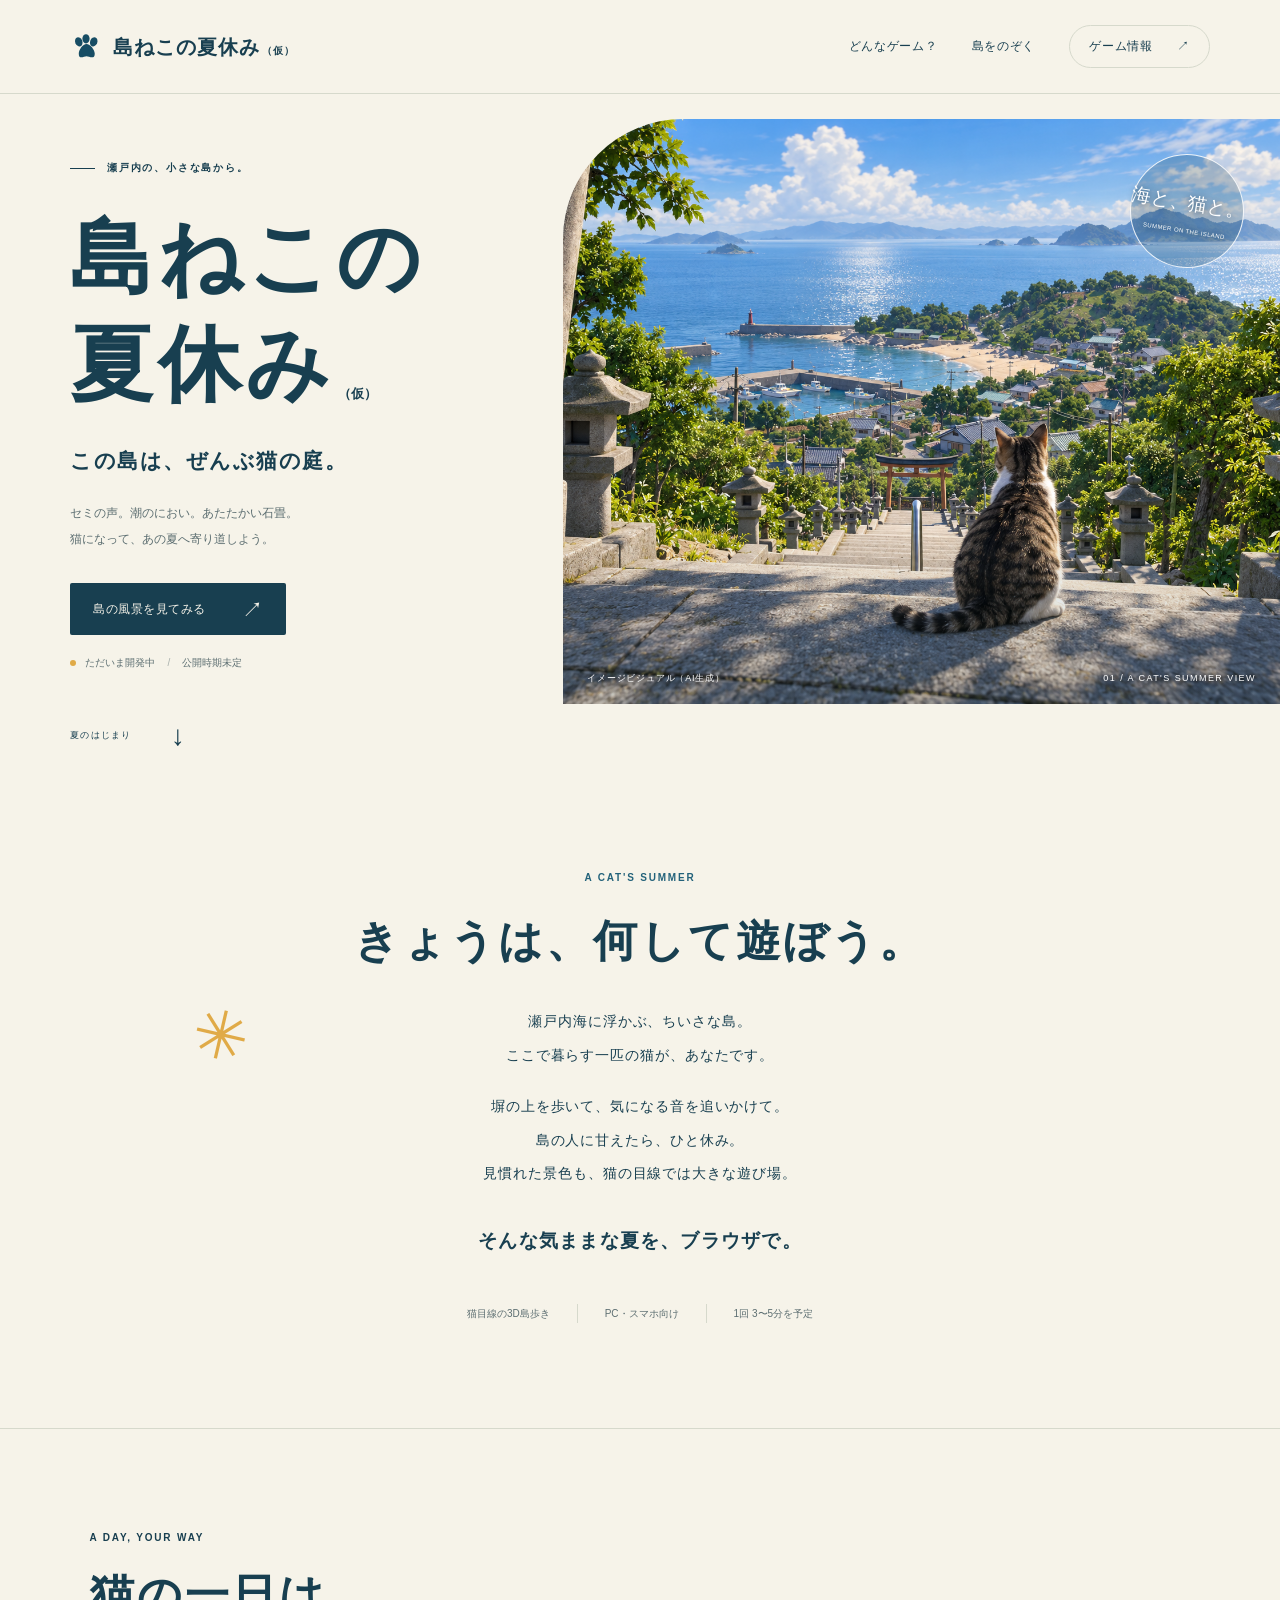
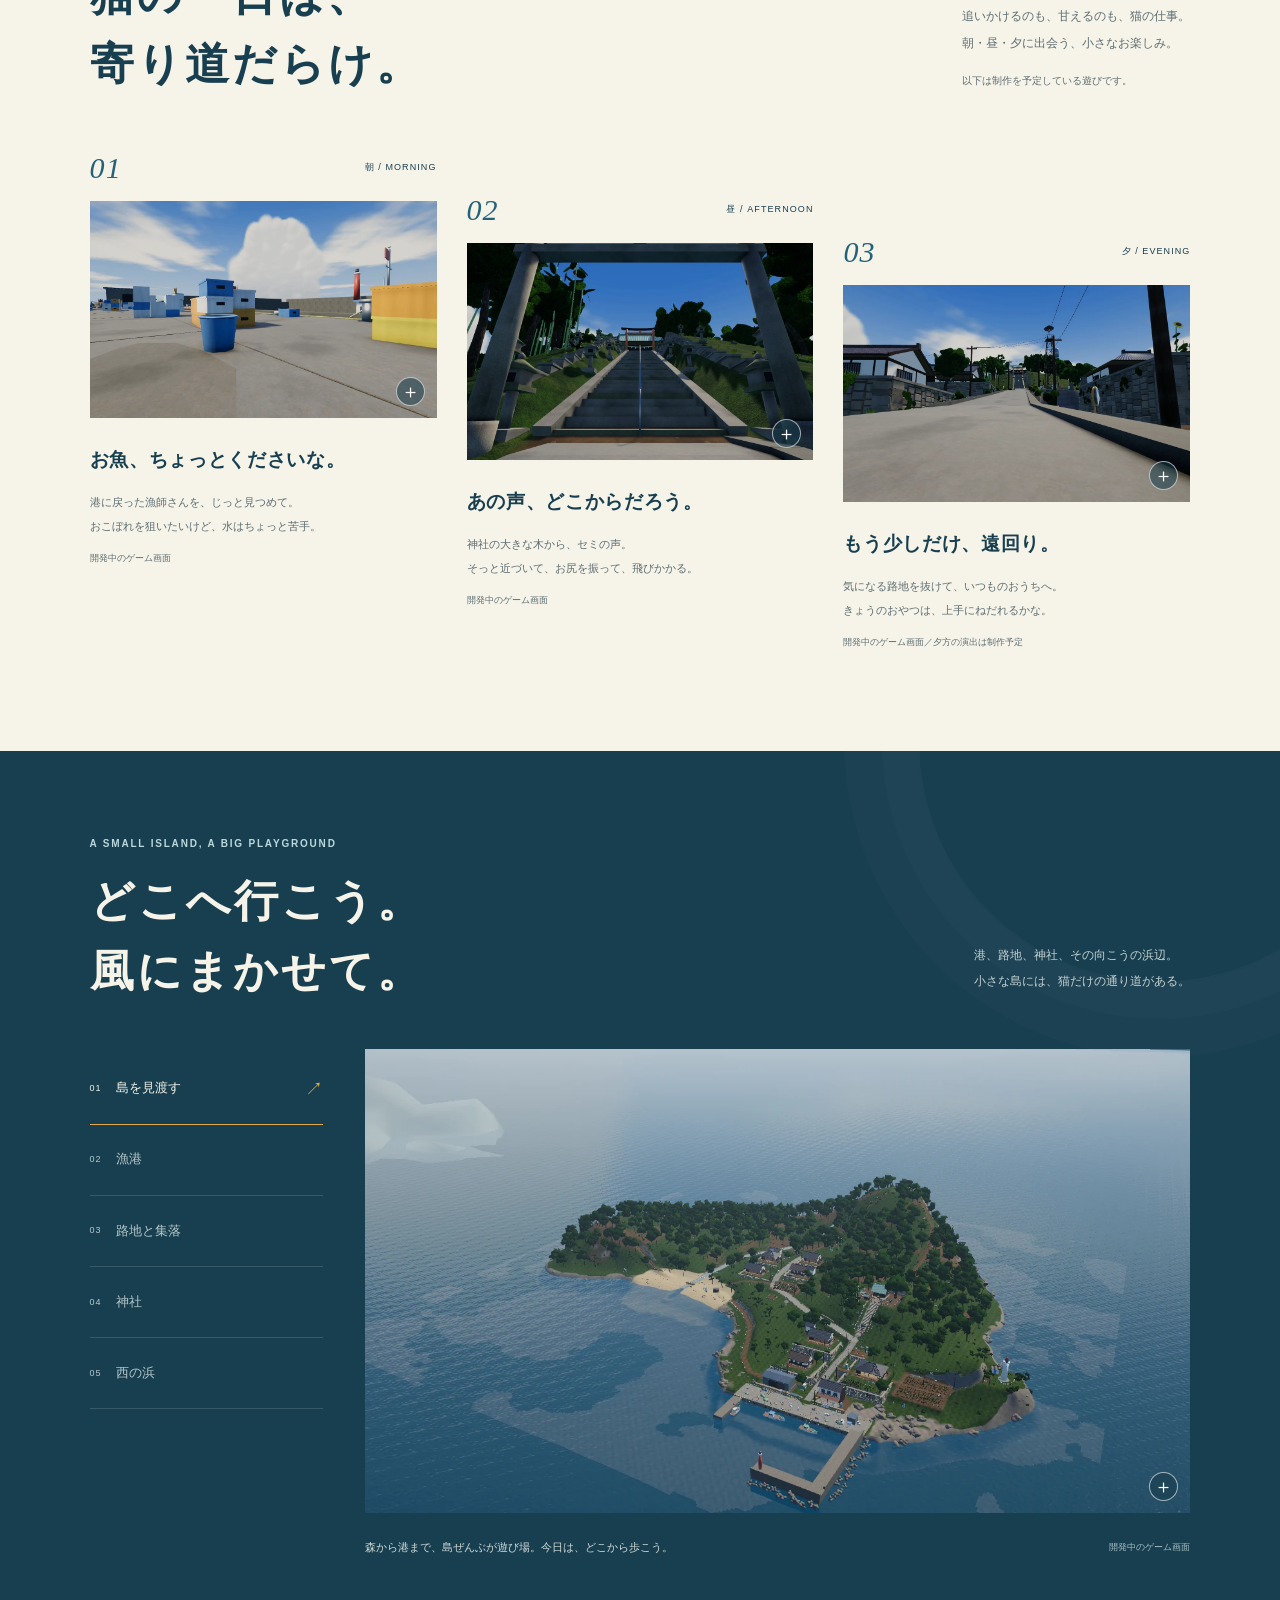
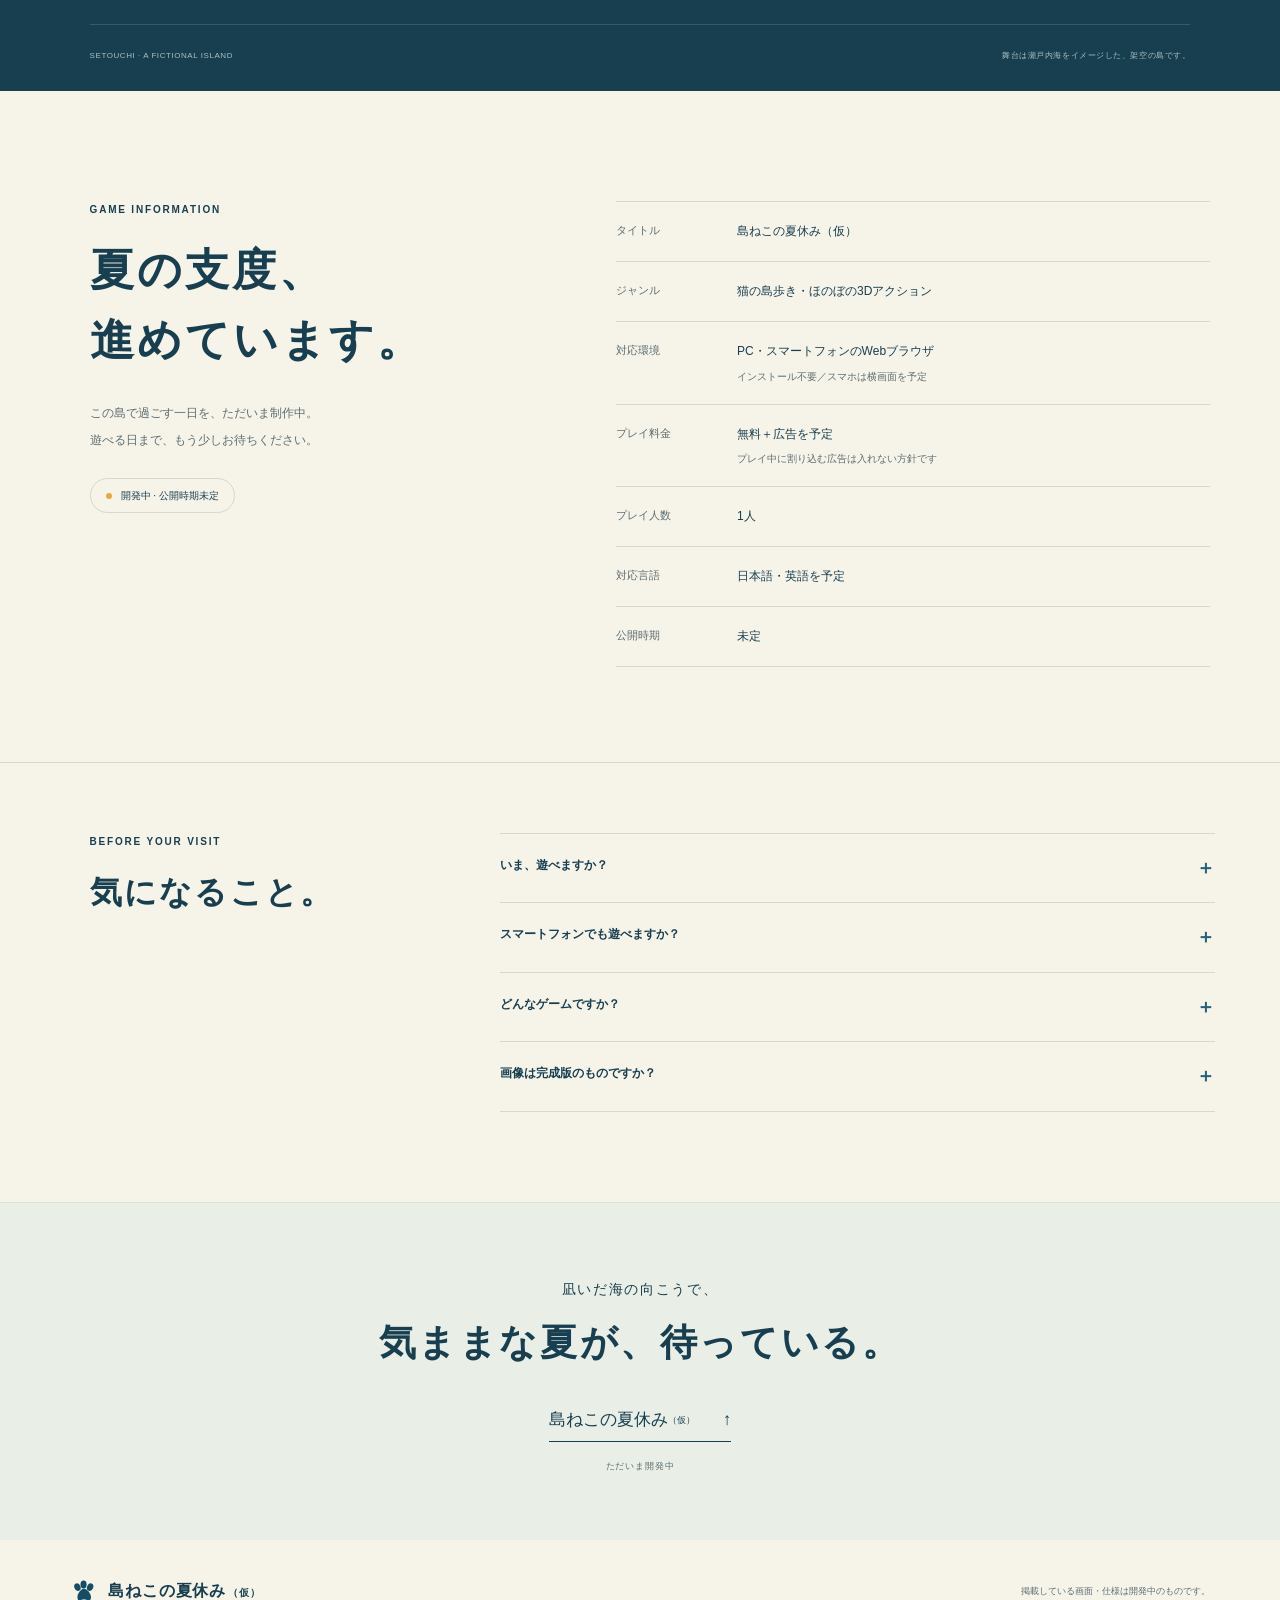
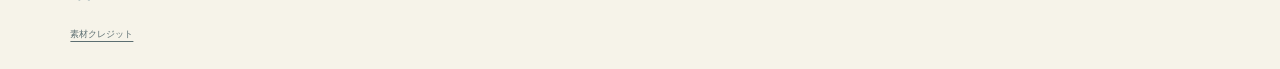
==== shimaneko-summer/index.html @ 325015bb "Publish Shimaneko Summer LP as fifth portfolio work" ====
<!doctype html>
<html lang="ja">
<head>
  <meta charset="UTF-8">
  <meta name="viewport" content="width=device-width, initial-scale=1">
  <meta name="theme-color" content="#f6f3e9">
  <title>島ねこの夏休み（仮）｜この島は、ぜんぶ猫の庭。</title>
  <meta name="description" content="瀬戸内の小さな島で、猫として気ままな夏を過ごす。開発中の3Dブラウザゲーム「島ねこの夏休み（仮）」の紹介ページ。PC・スマートフォン向け、公開時期未定。">
  <meta property="og:title" content="島ねこの夏休み（仮）｜この島は、ぜんぶ猫の庭。">
  <meta property="og:description" content="セミを追って、塀を渡って、ときどき昼寝。瀬戸内の小さな島を舞台にした、開発中の猫の島歩きゲーム。">
  <meta property="og:type" content="website">
  <meta property="og:locale" content="ja_JP">
  <meta property="og:url" content="https://ksp-dev-jp.github.io/app_prtfolio/shimaneko-summer/">
  <meta property="og:image" content="https://ksp-dev-jp.github.io/app_prtfolio/shimaneko-summer/assets/hero-shrine-cat.png">
  <link rel="canonical" href="https://ksp-dev-jp.github.io/app_prtfolio/shimaneko-summer/">
  <link rel="icon" href="assets/paw.svg" type="image/svg+xml">
  <link rel="stylesheet" href="style.css">
  <script src="app.js" defer></script>
</head>
<body>
  <a class="skip" href="#main">本文へ移動</a>
  <header class="header">
    <a class="brand" href="#top" aria-label="島ねこの夏休み トップへ"><img src="assets/paw.svg" width="33" height="33" alt=""><span>島ねこの夏休み<small>（仮）</small></span></a>
    <nav aria-label="メインナビゲーション"><a href="#about">どんなゲーム？</a><a href="#island">島をのぞく</a><a href="#info">ゲーム情報 <span aria-hidden="true">↗</span></a></nav>
  </header>
  <main id="main">
    <section class="hero" id="top" aria-labelledby="hero-title">
      <div class="hero-copy">
        <p class="eyebrow"><span class="tiny-line"></span> 瀬戸内の、小さな島から。</p>
        <h1 id="hero-title">島ねこの<span class="title-bottom">夏休み<small>（仮）</small></span></h1>
        <p class="hero-tagline">この島は、ぜんぶ猫の庭。</p>
        <p class="hero-description">セミの声。潮のにおい。あたたかい石畳。<br>猫になって、あの夏へ寄り道しよう。</p>
        <a class="button" href="#island">島の風景を見てみる <span aria-hidden="true">↗</span></a>
        <p class="hero-status"><span class="status-dot"></span> ただいま開発中 <span class="status-divider">/</span> 公開時期未定</p>
      </div>
      <figure class="hero-visual">
        <img src="assets/hero-shrine-cat.png" alt="神社の石段の上に座るキジ白の猫が、眼下の集落と漁港、その先に広がる瀬戸内の海を眺めている" width="1536" height="1024" fetchpriority="high">
        <div class="summer-stamp" aria-hidden="true">海と、猫と。<span>SUMMER ON THE ISLAND</span></div>
        <figcaption>イメージビジュアル（AI生成） <span>01 / A CAT'S SUMMER VIEW</span></figcaption>
      </figure>
      <a class="scroll-cue" href="#about"><span>夏のはじまり</span><span aria-hidden="true">↓</span></a>
    </section>

    <section class="intro section" id="about" aria-labelledby="about-title">
      <p class="eyebrow">A CAT'S SUMMER</p>
      <h2 id="about-title">きょうは、<br class="mobile-only">何して遊ぼう。</h2>
      <p>瀬戸内海に浮かぶ、ちいさな島。<br>ここで暮らす一匹の猫が、あなたです。</p>
      <p>塀の上を歩いて、気になる音を追いかけて。<br>島の人に甘えたら、ひと休み。<br>見慣れた景色も、猫の目線では大きな遊び場。</p>
      <p class="intro-last">そんな気ままな夏を、ブラウザで。</p>
      <div class="intro-facts"><span>猫目線の3D島歩き</span><span>PC・スマホ向け</span><span>1回 3〜5分を予定</span></div>
      <span class="intro-doodle" aria-hidden="true">✳</span>
    </section>

    <section class="day section" id="day" aria-labelledby="day-title">
      <div class="section-heading"><div><p class="eyebrow">A DAY, YOUR WAY</p><h2 id="day-title">猫の一日は、<br>寄り道だらけ。</h2></div><p>追いかけるのも、甘えるのも、猫の仕事。<br>朝・昼・夕に出会う、小さなお楽しみ。<small>以下は制作を予定している遊びです。</small></p></div>
      <div class="day-grid">
        <article class="day-item"><div class="moment"><span>01</span><span>朝 / MORNING</span></div><button class="photo-button" data-lightbox="assets/harbour.webp" aria-label="朝の漁港のゲーム画面を拡大"><img src="assets/harbour.webp" alt="赤い灯台と青や黄色の魚箱が並ぶ夏の漁港" width="1280" height="720" loading="lazy"><span class="zoom" aria-hidden="true">＋</span></button><h3>お魚、ちょっとくださいな。</h3><p>港に戻った漁師さんを、じっと見つめて。<br>おこぼれを狙いたいけど、水はちょっと苦手。</p><span class="image-note">開発中のゲーム画面</span></article>
        <article class="day-item"><div class="moment"><span>02</span><span>昼 / AFTERNOON</span></div><button class="photo-button" data-lightbox="assets/shrine.webp" aria-label="神社のゲーム画面を拡大"><img src="assets/shrine.webp" alt="緑に囲まれた神社の石段と夏空" width="1280" height="720" loading="lazy"><span class="zoom" aria-hidden="true">＋</span></button><h3>あの声、どこからだろう。</h3><p>神社の大きな木から、セミの声。<br>そっと近づいて、お尻を振って、飛びかかる。</p><span class="image-note">開発中のゲーム画面</span></article>
        <article class="day-item"><div class="moment"><span>03</span><span>夕 / EVENING</span></div><button class="photo-button" data-lightbox="assets/lane.webp" aria-label="島の路地のゲーム画面を拡大"><img src="assets/lane.webp" alt="石垣と瓦屋根の家が並ぶ、猫目線で見た島の路地" width="1280" height="720" loading="lazy"><span class="zoom" aria-hidden="true">＋</span></button><h3>もう少しだけ、遠回り。</h3><p>気になる路地を抜けて、いつものおうちへ。<br>きょうのおやつは、上手にねだれるかな。</p><span class="image-note">開発中のゲーム画面／夕方の演出は制作予定</span></article>
      </div>
    </section>

    <section class="island" id="island" aria-labelledby="island-title">
      <div class="island-inner">
        <div class="island-top"><div><p class="eyebrow">A SMALL ISLAND, A BIG PLAYGROUND</p><h2 id="island-title">どこへ行こう。<br>風にまかせて。</h2></div><p>港、路地、神社、その向こうの浜辺。<br>小さな島には、猫だけの通り道がある。</p></div>
        <div class="island-browser">
          <div class="island-selector" role="tablist" aria-label="島の風景" aria-orientation="vertical">
            <button id="tab-overview" role="tab" aria-selected="true" aria-controls="island-panel" data-place="overview"><span>01</span> 島を見渡す <span aria-hidden="true">↗</span></button>
            <button id="tab-harbour" role="tab" aria-selected="false" aria-controls="island-panel" tabindex="-1" data-place="harbour"><span>02</span> 漁港 <span aria-hidden="true">↗</span></button>
            <button id="tab-lane" role="tab" aria-selected="false" aria-controls="island-panel" tabindex="-1" data-place="lane"><span>03</span> 路地と集落 <span aria-hidden="true">↗</span></button>
            <button id="tab-shrine" role="tab" aria-selected="false" aria-controls="island-panel" tabindex="-1" data-place="shrine"><span>04</span> 神社 <span aria-hidden="true">↗</span></button>
            <button id="tab-beach" role="tab" aria-selected="false" aria-controls="island-panel" tabindex="-1" data-place="beach"><span>05</span> 西の浜 <span aria-hidden="true">↗</span></button>
          </div>
          <div class="island-panel" id="island-panel" role="tabpanel" aria-labelledby="tab-overview" tabindex="0">
            <button class="photo-button" id="island-enlarge" data-lightbox="assets/overview.webp" aria-label="島全体のゲーム画面を拡大"><img id="island-image" src="assets/overview.webp" alt="穏やかな海に浮かぶ、森と集落と港がある小さな島の全景" width="1280" height="720" loading="lazy"><span class="zoom" aria-hidden="true">＋</span></button>
            <div class="island-caption"><p id="place-description">森から港まで、島ぜんぶが遊び場。今日は、どこから歩こう。</p><span>開発中のゲーム画面</span></div>
          </div>
        </div>
        <div class="island-foot"><span>SETOUCHI · A FICTIONAL ISLAND</span><span>舞台は瀬戸内海をイメージした、架空の島です。</span></div>
      </div>
    </section>

    <section class="info section" id="info" aria-labelledby="info-title">
      <div class="info-heading"><p class="eyebrow">GAME INFORMATION</p><h2 id="info-title">夏の支度、<br>進めています。</h2><p>この島で過ごす一日を、ただいま制作中。<br>遊べる日まで、もう少しお待ちください。</p><span class="development-label"><span class="status-dot"></span> 開発中 · 公開時期未定</span></div>
      <dl class="specs"><div><dt>タイトル</dt><dd>島ねこの夏休み（仮）</dd></div><div><dt>ジャンル</dt><dd>猫の島歩き・ほのぼの3Dアクション</dd></div><div><dt>対応環境</dt><dd>PC・スマートフォンのWebブラウザ<small>インストール不要／スマホは横画面を予定</small></dd></div><div><dt>プレイ料金</dt><dd>無料＋広告を予定<small>プレイ中に割り込む広告は入れない方針です</small></dd></div><div><dt>プレイ人数</dt><dd>1人</dd></div><div><dt>対応言語</dt><dd>日本語・英語を予定</dd></div><div><dt>公開時期</dt><dd>未定</dd></div></dl>
    </section>

    <section class="faq section" aria-labelledby="faq-title"><div><p class="eyebrow">BEFORE YOUR VISIT</p><h2 id="faq-title">気になること。</h2></div><div class="faq-list"><details><summary>いま、遊べますか？ <span aria-hidden="true">＋</span></summary><p>現在は開発中です。このページではゲームのコンセプトと開発中の画面を紹介しています。公開時期は未定です。</p></details><details><summary>スマートフォンでも遊べますか？ <span aria-hidden="true">＋</span></summary><p>PCとスマートフォンのブラウザに対応する予定です。スマートフォンでは横持ちで、画面上のスティックとボタンで操作する予定です。対応端末の詳細は公開時に案内します。</p></details><details><summary>どんなゲームですか？ <span aria-hidden="true">＋</span></summary><p>島で暮らす猫になり、虫を追ったり、おやつをねだったり、塀の上を歩いたりする3Dゲームです。朝・昼・夕の一区切りを3〜5分で遊べる体験を目指しています。</p></details><details><summary>画像は完成版のものですか？ <span aria-hidden="true">＋</span></summary><p>トップ画像はゲームの世界観を表現したイメージビジュアル（AI生成）です。それ以外の画像は開発中のゲーム画面です。見た目や遊びの内容、対応環境などは今後変更する可能性があります。</p></details></div></section>

    <section class="closing"><p>凪いだ海の向こうで、</p><h2>気ままな夏が、待っている。</h2><a href="#top">島ねこの夏休み <small>（仮）</small><span aria-hidden="true">↑</span></a><span class="closing-note">ただいま開発中</span></section>
  </main>
  <footer class="footer"><div class="footer-top"><a class="brand" href="#top"><img src="assets/paw.svg" width="28" height="28" alt=""><span>島ねこの夏休み<small>（仮）</small></span></a><p>掲載している画面・仕様は開発中のものです。</p></div><details class="credits"><summary>素材クレジット</summary><p>猫モデル：<a href="https://sketchfab.com/3d-models/bicolor-cat-e623a618ca344a8393d7ba4d63ec23cf" target="_blank" rel="noopener noreferrer">Bicolor Cat / kenchoo</a>、原作 Fripouille / guillaume bolis。<a href="https://creativecommons.org/licenses/by/4.0/" target="_blank" rel="noopener noreferrer">CC BY 4.0</a>。モデルの体形・目・口元・毛並み・骨格の重み・動作を変更しています。ゲーム画面には派生モデルを使用しています。トップのイメージビジュアルは、猫と島の開発画面を参考にAIで生成しました。島の建物・地形・植物は独自に制作。一部の建材に Poly Haven のCC0テクスチャを使用しています。</p></details></footer>
  <dialog id="image-dialog" aria-label="ゲーム画面の拡大表示"><button id="dialog-close" class="dialog-close" aria-label="拡大表示を閉じる">閉じる <span aria-hidden="true">×</span></button><img id="dialog-image" alt="" width="1280" height="720"><p>開発中のゲーム画面</p></dialog>
</body>
</html>
---- shimaneko-summer/style.css ----
@charset "UTF-8";
:root{--paper:#f6f3e9;--ink:#183f50;--blue:#23627a;--muted:#5c6e71;--line:#d6d9cc;--sun:#e0aa47;--serif:"Yu Mincho","Hiragino Mincho ProN","Noto Serif JP",serif;--sans:"Yu Gothic","Hiragino Kaku Gothic ProN",Meiryo,sans-serif}
*{box-sizing:border-box}html{scroll-behavior:smooth;scroll-padding-top:95px}body{margin:0;background:var(--paper);color:var(--ink);font-family:var(--sans);font-size:14px;line-height:1.9;-webkit-font-smoothing:antialiased}a{color:inherit;text-decoration:none}button{font:inherit;color:inherit;cursor:pointer}button,a,summary{-webkit-tap-highlight-color:transparent}button:focus-visible,a:focus-visible,summary:focus-visible,[tabindex]:focus-visible{outline:3px solid var(--sun);outline-offset:5px}img{display:block;max-width:100%;object-fit:cover}figure,p,h1,h2,h3{margin:0}h1,h2,h3{font-family:var(--serif);font-weight:600}h2{font-size:clamp(30px,3.4vw,48px);line-height:1.6;letter-spacing:.07em}h3{font-size:21px;letter-spacing:.035em}.skip{position:fixed;top:-100px;left:15px;background:var(--paper);padding:12px;z-index:30}.skip:focus{top:10px}.header{height:94px;padding:0 5.5%;display:flex;align-items:center;justify-content:space-between;border-bottom:1px solid var(--line);gap:20px}.brand{display:flex;align-items:center;gap:10px;white-space:nowrap;font-family:var(--serif);font-size:20px;font-weight:600;letter-spacing:.05em}.brand small{font-size:10px;margin-left:2px}.header nav{display:flex;align-items:center;gap:34px;font-size:12px;letter-spacing:.06em}.header nav a{position:relative;padding:8px 0}.header nav a:after{content:"";position:absolute;bottom:0;left:0;width:0;height:1px;background:var(--blue);transition:width .2s}.header nav a:hover:after{width:100%}.header nav a:last-child{border:1px solid var(--line);border-radius:30px;padding:9px 19px}.header nav a:last-child:after{display:none}.header nav a span{margin-left:20px}.hero{position:relative;display:grid;grid-template-columns:44% 56%;min-height:650px;padding-bottom:70px}.hero-copy{padding:65px 30px 32px 12.5%;position:relative;z-index:2}.eyebrow{font-size:10px;font-weight:600;letter-spacing:.18em;line-height:1.8}.tiny-line{display:inline-block;width:25px;height:1px;background:var(--ink);vertical-align:middle;margin-right:7px}.hero h1{margin:28px 0 15px;font-size:clamp(54px,6.5vw,98px);line-height:1.28;letter-spacing:.05em;white-space:nowrap}.title-bottom{display:block;position:relative}.hero h1 small{font-family:var(--sans);font-size:13px;letter-spacing:0;position:absolute;bottom:15px;margin-left:4px}.hero-tagline{font-family:var(--serif);font-size:21px;font-weight:600;letter-spacing:.07em;margin-top:24px}.hero-description{font-size:12px;line-height:2.2;margin-top:18px;color:var(--muted)}.button{display:inline-flex;align-items:center;gap:36px;background:var(--ink);color:var(--paper);padding:15px 23px;border-radius:2px;font-size:12px;letter-spacing:.04em;transition:background .2s,transform .2s;margin-top:30px}.button:hover{background:#24647c;transform:translateY(-2px)}.button span{font-size:21px;line-height:1}.hero-status{font-size:10px;display:flex;align-items:center;gap:9px;margin-top:18px;color:var(--muted)}.status-dot{display:inline-block;width:6px;height:6px;border-radius:50%;background:var(--sun);flex-shrink:0}.status-divider{opacity:.5;padding:0 3px}.hero-visual{position:relative;min-height:570px;margin:25px 0 0 0}.hero-visual>img{width:100%;height:100%;position:absolute;inset:0;object-position:53% center;border-radius:120px 0 0 0}.hero-visual:after{content:"";position:absolute;inset:0;border-radius:120px 0 0 0;background:linear-gradient(0deg,#092a3533,transparent 35%);pointer-events:none}.hero-visual figcaption{position:absolute;bottom:17px;left:24px;right:24px;color:white;z-index:1;display:flex;justify-content:space-between;gap:10px;font-size:9px;letter-spacing:.09em;text-shadow:0 1px 5px #000}.hero-visual figcaption span{letter-spacing:.16em}.summer-stamp{position:absolute;right:36px;top:35px;z-index:1;width:114px;height:114px;border:1px solid #ffffffe0;border-radius:50%;color:white;display:flex;align-items:center;justify-content:center;flex-direction:column;font-family:var(--serif);font-size:19px;transform:rotate(9deg);text-shadow:0 1px 6px #1239;background:#0d3a4a33}.summer-stamp span{font-family:var(--sans);font-size:6px;letter-spacing:.07em;margin-top:5px}.scroll-cue{position:absolute;bottom:12px;left:5.5%;display:flex;gap:40px;font-size:9px;letter-spacing:.12em;align-items:center}.scroll-cue span:last-child{font-size:28px}.section{max-width:1440px;margin:0 auto;padding:100px 7%}.intro{text-align:center;position:relative;padding-top:95px;padding-bottom:105px;border-bottom:1px solid var(--line)}.intro>.eyebrow{color:var(--blue)}.intro h2{margin:20px 0 28px}.intro>p:not(.eyebrow){font-size:14px;line-height:2.4;margin-top:18px;letter-spacing:.065em}.intro .intro-last{font-family:var(--serif);font-size:19px!important;font-weight:600;margin-top:27px!important}.intro-facts{display:flex;justify-content:center;gap:0;margin-top:40px;font-size:10px;color:var(--muted)}.intro-facts span{padding:0 27px;border-right:1px solid var(--line)}.intro-facts span:last-child{border:0}.intro-doodle{position:absolute;left:15%;top:35%;font-size:67px;line-height:1;color:var(--sun);font-family:serif;transform:rotate(13deg)}.mobile-only{display:none}.section-heading{display:flex;align-items:flex-end;justify-content:space-between;gap:35px;margin-bottom:48px}.section-heading h2,.island-top h2{margin-top:14px}.section-heading>p{color:var(--muted);font-size:12px;line-height:2.2;padding-bottom:8px}.section-heading small{display:block;font-size:10px;margin-top:14px}.day-grid{display:grid;grid-template-columns:repeat(3,minmax(0,1fr));gap:30px}.moment{display:flex;align-items:center;justify-content:space-between;margin-bottom:14px;font-size:9px;letter-spacing:.12em}.moment span:first-child{font-family:var(--serif);font-size:30px;line-height:1.3;font-style:italic;color:var(--blue)}.photo-button{display:block;background:none;border:0;padding:0;position:relative;width:100%;overflow:hidden;text-align:left}.photo-button img{width:100%;aspect-ratio:16/10;height:auto;transition:transform .5s}.photo-button:hover img{transform:scale(1.025)}.zoom{position:absolute;right:12px;bottom:12px;border:1px solid #fff9;background:#173b4a8a;color:white;width:29px;height:29px;border-radius:50%;display:flex;justify-content:center;align-items:center;font-size:19px;line-height:1}.day-item:nth-child(2){padding-top:42px}.day-item:nth-child(3){padding-top:84px}.day-item h3{margin-top:24px;font-size:19px}.day-item>p{font-size:11px;color:var(--muted);margin-top:12px;line-height:2.2}.image-note{display:block;font-size:9px;color:var(--muted);margin-top:12px}.island{background:var(--ink);color:var(--paper);padding:84px 7% 28px;position:relative;overflow:hidden}.island:before{content:"";width:480px;height:480px;border:1px solid #f6f3e909;border-radius:50%;position:absolute;right:-120px;top:-250px;pointer-events:none;box-shadow:0 0 0 36px #f6f3e904,0 0 0 74px #f6f3e903}.island-inner{max-width:1240px;margin:auto;position:relative}.island-top{display:flex;justify-content:space-between;align-items:flex-end;gap:40px;margin-bottom:42px}.island-top .eyebrow{color:#bbd8dc}.island-top>p{font-size:12px;line-height:2.2;color:#c4d1d1;padding-bottom:12px}.island-browser{display:grid;grid-template-columns:25% 75%;gap:0}.island-selector{padding:5px 42px 0 0}.island-selector button{width:100%;border:0;border-bottom:1px solid #f6f3e924;background:transparent;display:flex;align-items:center;gap:15px;padding:18px 0;text-align:left;font-size:13px;color:#b6c8ca;transition:color .2s}.island-selector button>span:first-child{font-size:9px;font-family:var(--sans);letter-spacing:.09em}.island-selector button>span:last-child{margin-left:auto;font-size:18px;opacity:0}.island-selector button[aria-selected=true]{color:var(--paper);border-bottom-color:var(--sun)}.island-selector button[aria-selected=true]>span:last-child{opacity:1;color:var(--sun)}.island-selector button:hover{color:white}.island-panel .photo-button img{aspect-ratio:16/9}.island-caption{display:flex;align-items:center;justify-content:space-between;gap:20px;margin-top:14px;font-size:11px;color:#d1dbd8;min-height:42px}.island-caption>span{font-size:9px;white-space:nowrap;color:#a6bfc3}.island-foot{display:flex;justify-content:space-between;gap:20px;border-top:1px solid #f6f3e924;margin-top:55px;padding-top:23px;color:#a6bfc3;font-size:8px;letter-spacing:.07em}.info{display:grid;grid-template-columns:46% 54%;gap:20px;padding-top:110px;padding-bottom:95px}.info-heading h2{margin-top:17px}.info-heading>p:not(.eyebrow){font-size:12px;color:var(--muted);line-height:2.2;margin-top:25px}.development-label{display:inline-flex;align-items:center;gap:9px;border:1px solid var(--line);padding:7px 15px;border-radius:30px;margin-top:25px;font-size:10px}.specs{margin:0}.specs>div{display:grid;grid-template-columns:105px 1fr;gap:16px;border-bottom:1px solid var(--line);padding:18px 0}.specs>div:first-child{border-top:1px solid var(--line)}.specs dt{font-size:11px;color:var(--muted)}.specs dd{margin:0;font-size:12px}.specs dd small{display:block;color:var(--muted);font-size:10px;margin-top:4px}.faq{display:grid;grid-template-columns:35% 65%;gap:25px;border-top:1px solid var(--line);padding-top:70px;padding-bottom:90px}.faq h2{font-size:32px;margin-top:16px}.faq-list details{border-bottom:1px solid var(--line)}.faq-list details:first-child{border-top:1px solid var(--line)}summary{cursor:pointer;list-style:none}summary::-webkit-details-marker{display:none}.faq-list summary{display:flex;justify-content:space-between;gap:25px;padding:20px 0;font-size:12px;font-weight:600}.faq-list summary span{font-size:19px;line-height:1.5;color:var(--blue)}.faq-list details[open] summary span{transform:rotate(45deg)}.faq-list details p{padding:0 30px 24px 0;font-size:12px;color:var(--muted);line-height:2.2}.closing{text-align:center;padding:74px 20px 65px;background:#e9eee6;border-top:1px solid #dbe2d6}.closing>p{font-family:var(--serif);font-size:14px;letter-spacing:.12em}.closing h2{font-size:clamp(23px,3vw,37px);margin-top:10px}.closing>a{display:inline-flex;align-items:center;border-bottom:1px solid var(--ink);font-family:var(--serif);font-size:17px;margin-top:28px;padding:4px 0}.closing a small{font-size:9px}.closing a span{margin-left:28px;font-family:var(--sans)}.closing-note{display:block;font-size:9px;color:var(--muted);margin-top:16px;letter-spacing:.09em}.footer{padding:36px 5.5% 26px}.footer-top{display:flex;align-items:center;justify-content:space-between;gap:24px}.footer .brand{font-size:16px}.footer-top>p{font-size:9px;color:var(--muted)}.credits{font-size:9px;color:var(--muted);margin-top:20px}.credits summary{display:inline-block;text-decoration:underline;text-underline-offset:4px}.credits p{max-width:900px;margin-top:15px;line-height:2}.credits a{text-decoration:underline;text-underline-offset:3px}dialog{border:none;background:var(--paper);padding:42px 16px 12px;max-width:min(1200px,94vw);width:94vw;max-height:94dvh;color:var(--ink)}dialog::backdrop{background:#08232be8}dialog>img{width:100%;height:auto;max-height:75dvh;object-fit:contain}dialog>p{font-size:10px;margin-top:8px}.dialog-close{position:absolute;right:12px;top:7px;background:none;border:0;font-size:12px;display:flex;gap:15px;align-items:center}.dialog-close span{font-size:24px;line-height:1.2}
.summer-stamp{white-space:nowrap}
@media(min-width:1600px){.hero-copy{padding-top:95px}.hero{min-height:800px}.hero-visual{min-height:700px}.hero h1{font-size:105px}}
@media(max-width:1100px){.header{padding:0 5%;height:80px}.header nav{gap:20px}.hero-copy{padding-left:11.3%;padding-top:50px}.hero h1{font-size:6.8vw}.hero{min-height:625px}.hero-visual{min-height:530px}.hero-description{font-size:11px}.hero-tagline{font-size:18px}.summer-stamp{right:22px;width:96px;height:96px;font-size:16px}.hero-visual figcaption span{display:none}.section{padding-left:6%;padding-right:6%}.day-grid{gap:21px}.day-item h3{font-size:17px}.day-item>p br{display:none}.island-selector{padding-right:28px}.specs>div{grid-template-columns:82px 1fr}.intro-doodle{left:10%}}
@media(max-width:760px){html{scroll-padding-top:20px}.header{height:72px;padding:0 6%;gap:10px}.brand{font-size:17px;gap:6px}.brand img{width:27px;height:27px}.header nav{gap:0}.header nav a{display:none}.header nav a:last-child{display:block;border:0;padding:8px 0;font-size:10px}.header nav a span{margin-left:5px}.hero{display:flex;flex-direction:column;padding-bottom:45px;min-height:auto}.hero-copy{padding:40px 7% 33px}.hero h1{font-size:clamp(62px,12vw,90px);line-height:1.25;margin-top:22px}.hero h1 small{font-size:11px;bottom:12px}.hero-tagline{margin-top:21px;font-size:19px}.hero-description{margin-top:13px;font-size:12px}.button{margin-top:24px;padding:12px 21px;font-size:11px}.hero-status{margin-top:14px;font-size:9px}.hero-visual{min-height:0;height:370px;min-width:0;margin:0 0 0 7%}.hero-visual>img,.hero-visual:after{border-radius:75px 0 0 0}.hero-visual>img{object-position:50% center}.summer-stamp{top:19px;right:20px;width:88px;height:88px;font-size:15px}.summer-stamp span{font-size:5px}.hero-visual figcaption{bottom:15px;left:20px;font-size:8px}.scroll-cue{bottom:0;left:7%;gap:25px;font-size:8px}.scroll-cue span:last-child{font-size:25px}.section{padding:66px 7%}.intro{padding-top:58px;padding-bottom:65px}.intro h2{font-size:35px;margin:16px 0 22px}.intro>p:not(.eyebrow){font-size:12px;line-height:2.35;letter-spacing:.015em;margin-top:16px}.intro .intro-last{font-size:17px!important;margin-top:23px!important}.intro-doodle{top:42px;left:auto;right:9%;font-size:32px}.intro-facts{margin-top:30px;gap:10px;flex-wrap:wrap;font-size:9px}.intro-facts span{padding:0 10px}.section-heading{display:block;margin-bottom:30px}.section-heading h2{font-size:34px;line-height:1.5}.section-heading>p{margin-top:20px;padding:0;font-size:11px}.section-heading small{margin-top:10px;font-size:9px}.day-grid{grid-template-columns:1fr;gap:36px}.day-item:nth-child(2),.day-item:nth-child(3){padding-top:0}.moment{margin-bottom:11px}.moment span:first-child{font-size:28px}.day-item .photo-button img{aspect-ratio:16/10}.day-item h3{font-size:20px;margin-top:17px}.day-item>p{font-size:12px;margin-top:8px}.day-item>p br{display:block}.image-note{margin-top:9px;font-size:8px}.island{padding:64px 7% 24px}.island-top{display:block;margin-bottom:25px}.island-top h2{font-size:34px;line-height:1.5}.island-top>p{margin-top:19px;font-size:11px;padding:0}.island-top .eyebrow{font-size:8px}.island-browser{display:flex;flex-direction:column}.island-selector{padding:0;margin:0 0 24px;display:flex;gap:18px;overflow-x:auto;scrollbar-width:thin;padding-bottom:6px}.island-selector button{width:auto;flex-shrink:0;font-size:11px;padding:10px 0;gap:7px}.island-selector button>span:first-child{font-size:8px}.island-selector button>span:last-child{display:none}.island-panel .photo-button img{aspect-ratio:4/3}.island-caption{display:block;margin-top:12px;font-size:11px;min-height:65px}.island-caption>span{display:block;font-size:8px;margin-top:8px}.island-foot{margin-top:25px;padding-top:18px;flex-direction:column;gap:5px;font-size:7px}.info{grid-template-columns:1fr;gap:32px;padding-top:70px}.info-heading h2{font-size:34px;line-height:1.5}.info-heading>p:not(.eyebrow){margin-top:18px;font-size:11px}.development-label{margin-top:18px}.specs>div{padding:15px 0;grid-template-columns:78px 1fr;gap:12px}.specs dd{font-size:11px}.specs dd small{font-size:9px}.faq{grid-template-columns:1fr;gap:24px;padding-top:50px;padding-bottom:60px}.faq h2{font-size:30px;margin-top:12px}.faq-list summary{font-size:11px;padding:17px 0}.faq-list details p{font-size:11px}.closing{padding:50px 7% 44px}.closing h2{font-size:23px;letter-spacing:.025em}.closing>p{font-size:12px}.closing>a{font-size:16px;margin-top:20px}.footer{padding:25px 7%}.footer-top{flex-direction:column;align-items:flex-start;gap:12px}.footer .brand{font-size:15px}.footer-top>p{font-size:8px}.credits{font-size:8px;margin-top:14px}dialog{padding:42px 10px 10px}.dialog-close{font-size:11px}}
@media(max-width:360px){.brand{font-size:15px}.header nav a:last-child{font-size:9px}.hero-copy{padding-left:6%;padding-right:6%}.hero h1{font-size:58px}.hero h1 small{font-size:9px}.hero-description{font-size:11px}.hero-visual{height:310px}.intro-facts{gap:8px}.intro-facts span{padding:0 5px}.closing h2{font-size:20px}}
@media(prefers-reduced-motion:reduce){html{scroll-behavior:auto}*,*:before,*:after{animation:none!important;transition:none!important}}
.hero-visual>img{object-position:56% center}
@media(min-width:761px) and (max-width:1100px){.hero-visual{min-height:0;aspect-ratio:4/3;align-self:center}}
@media(max-width:760px){.hero-visual{height:auto;aspect-ratio:4/3}}
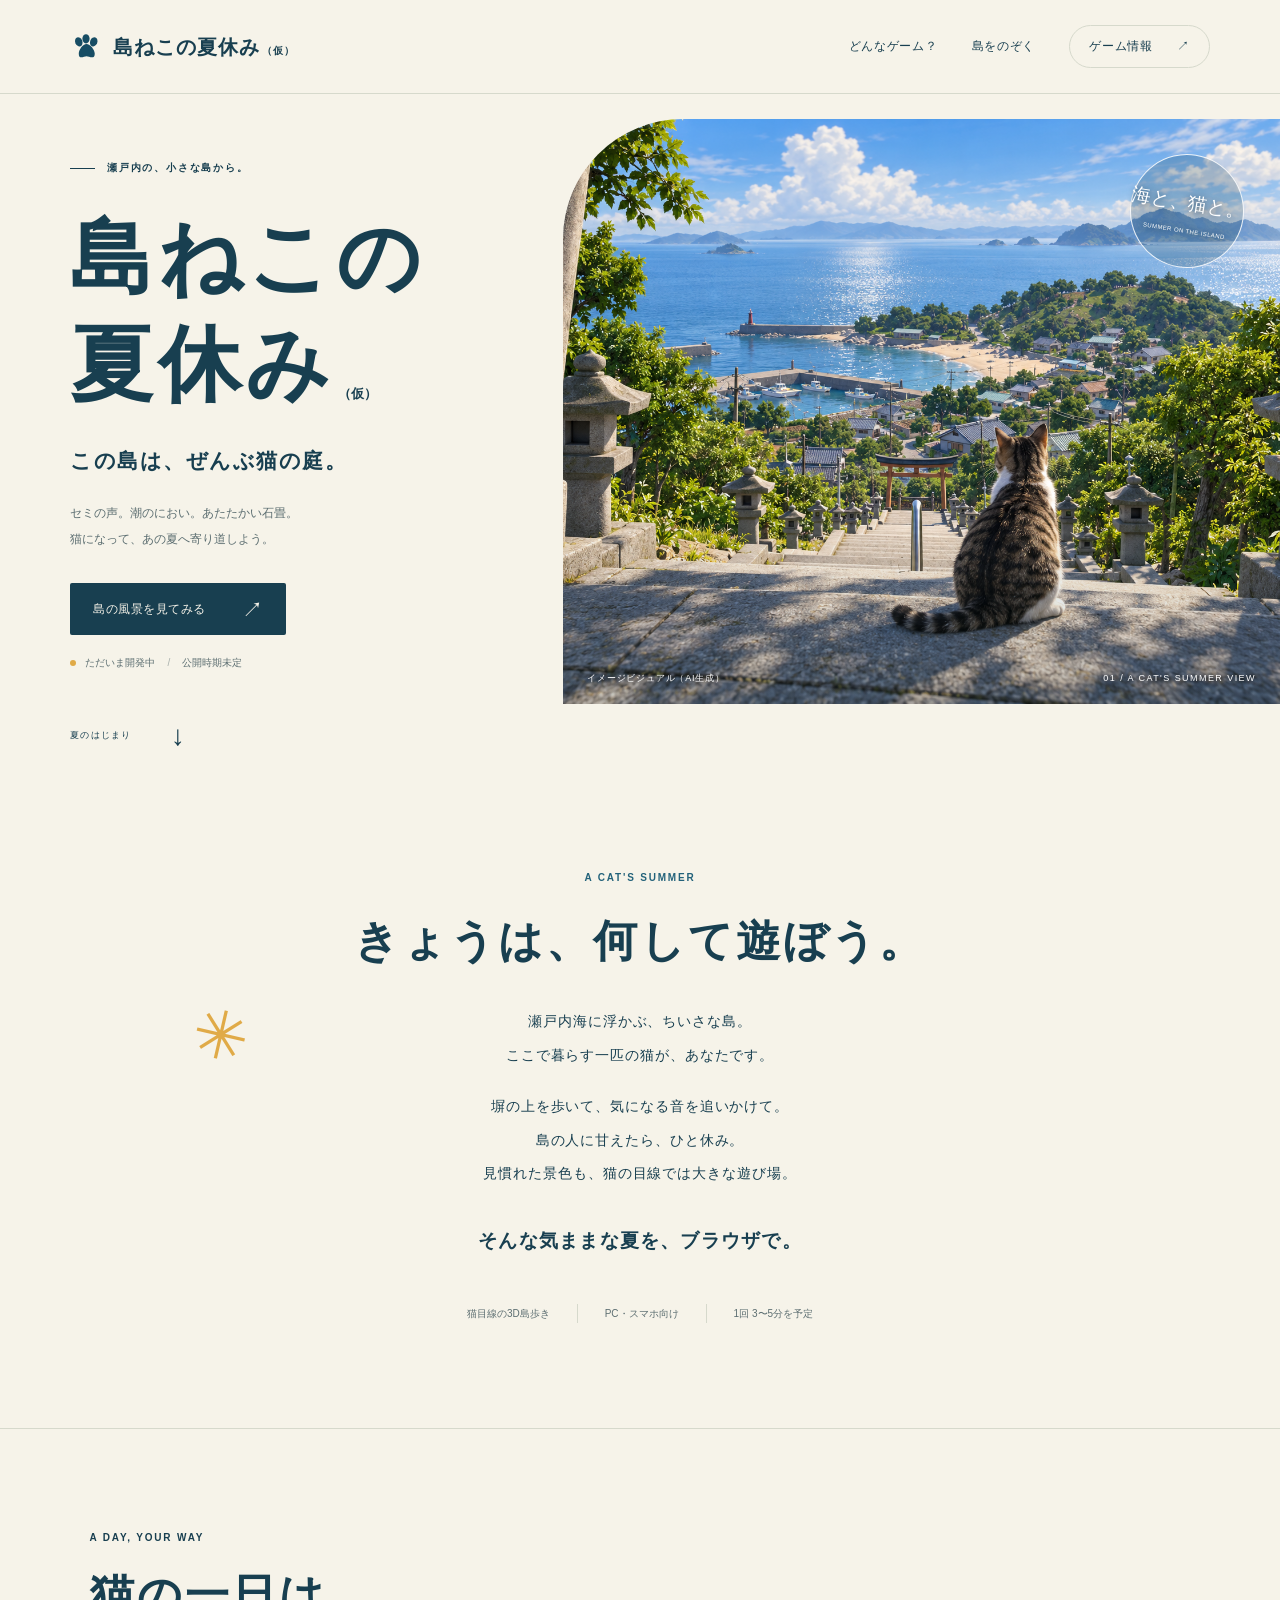
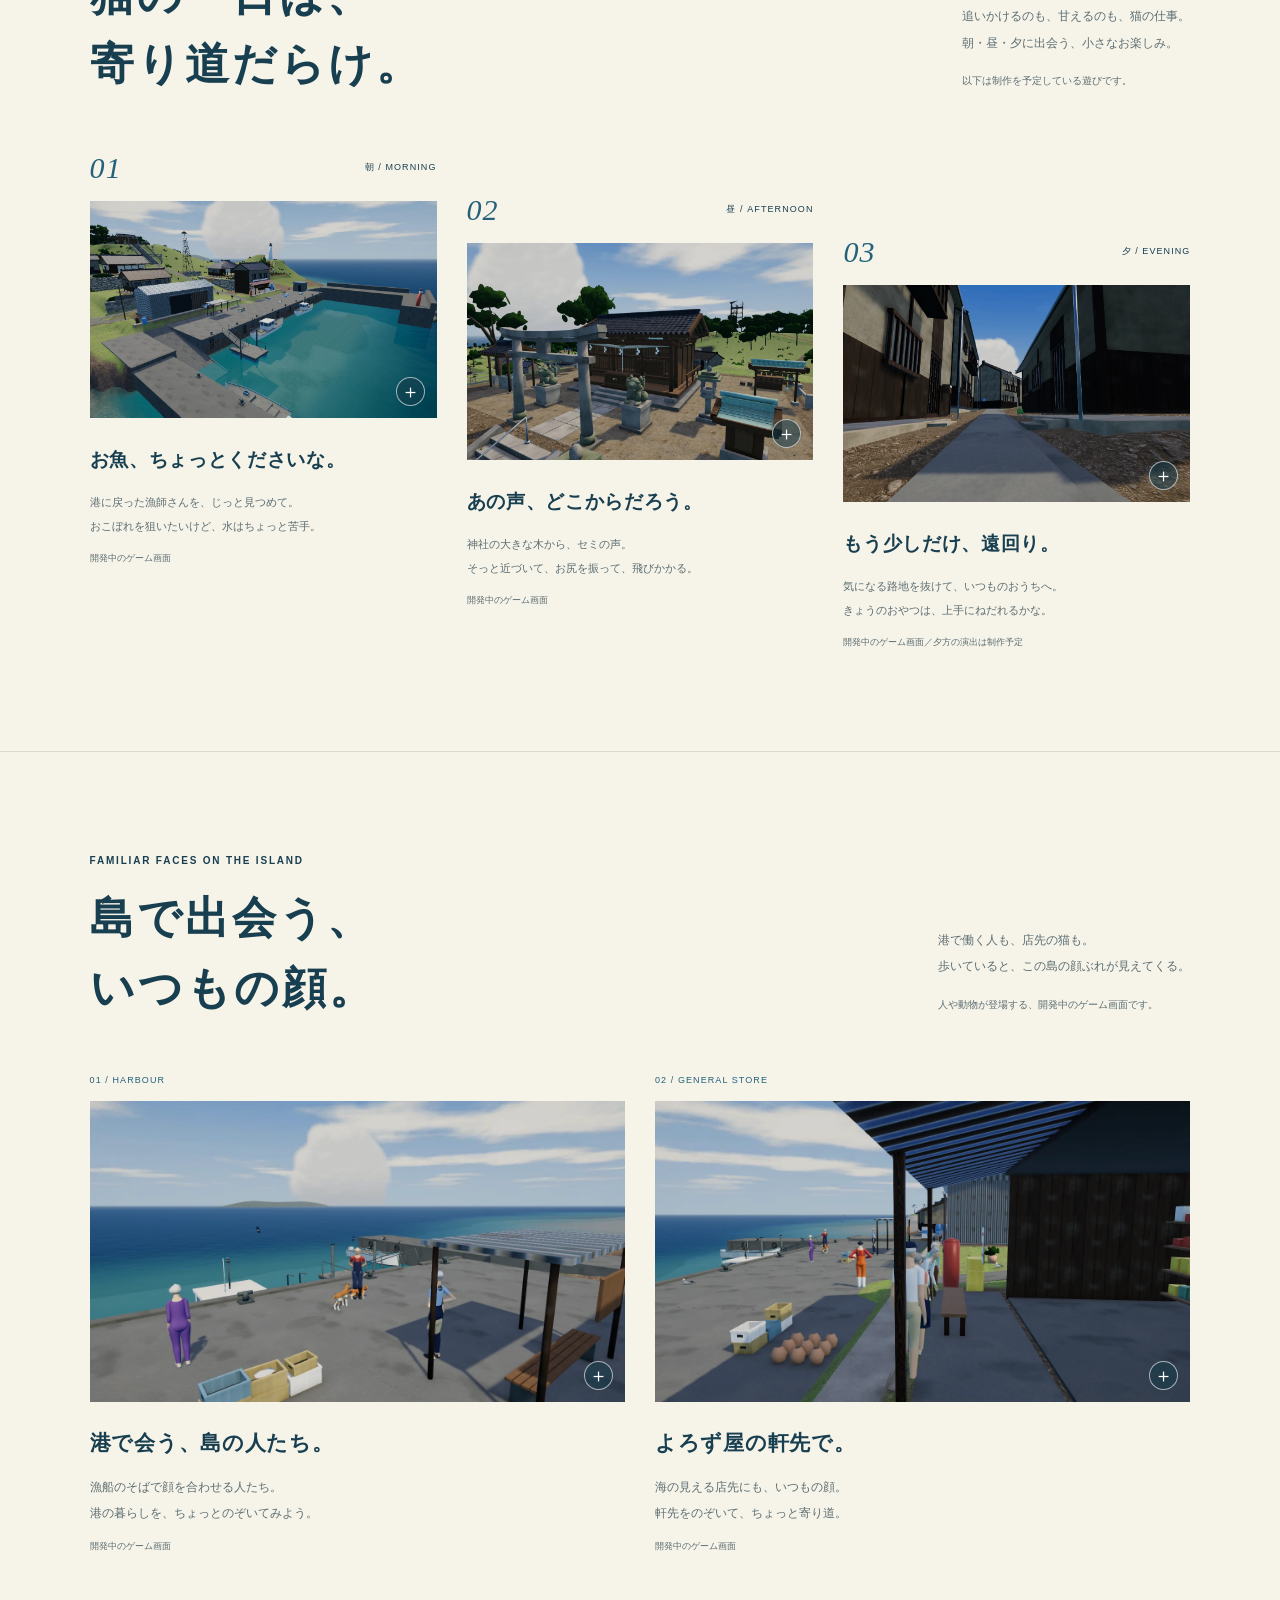
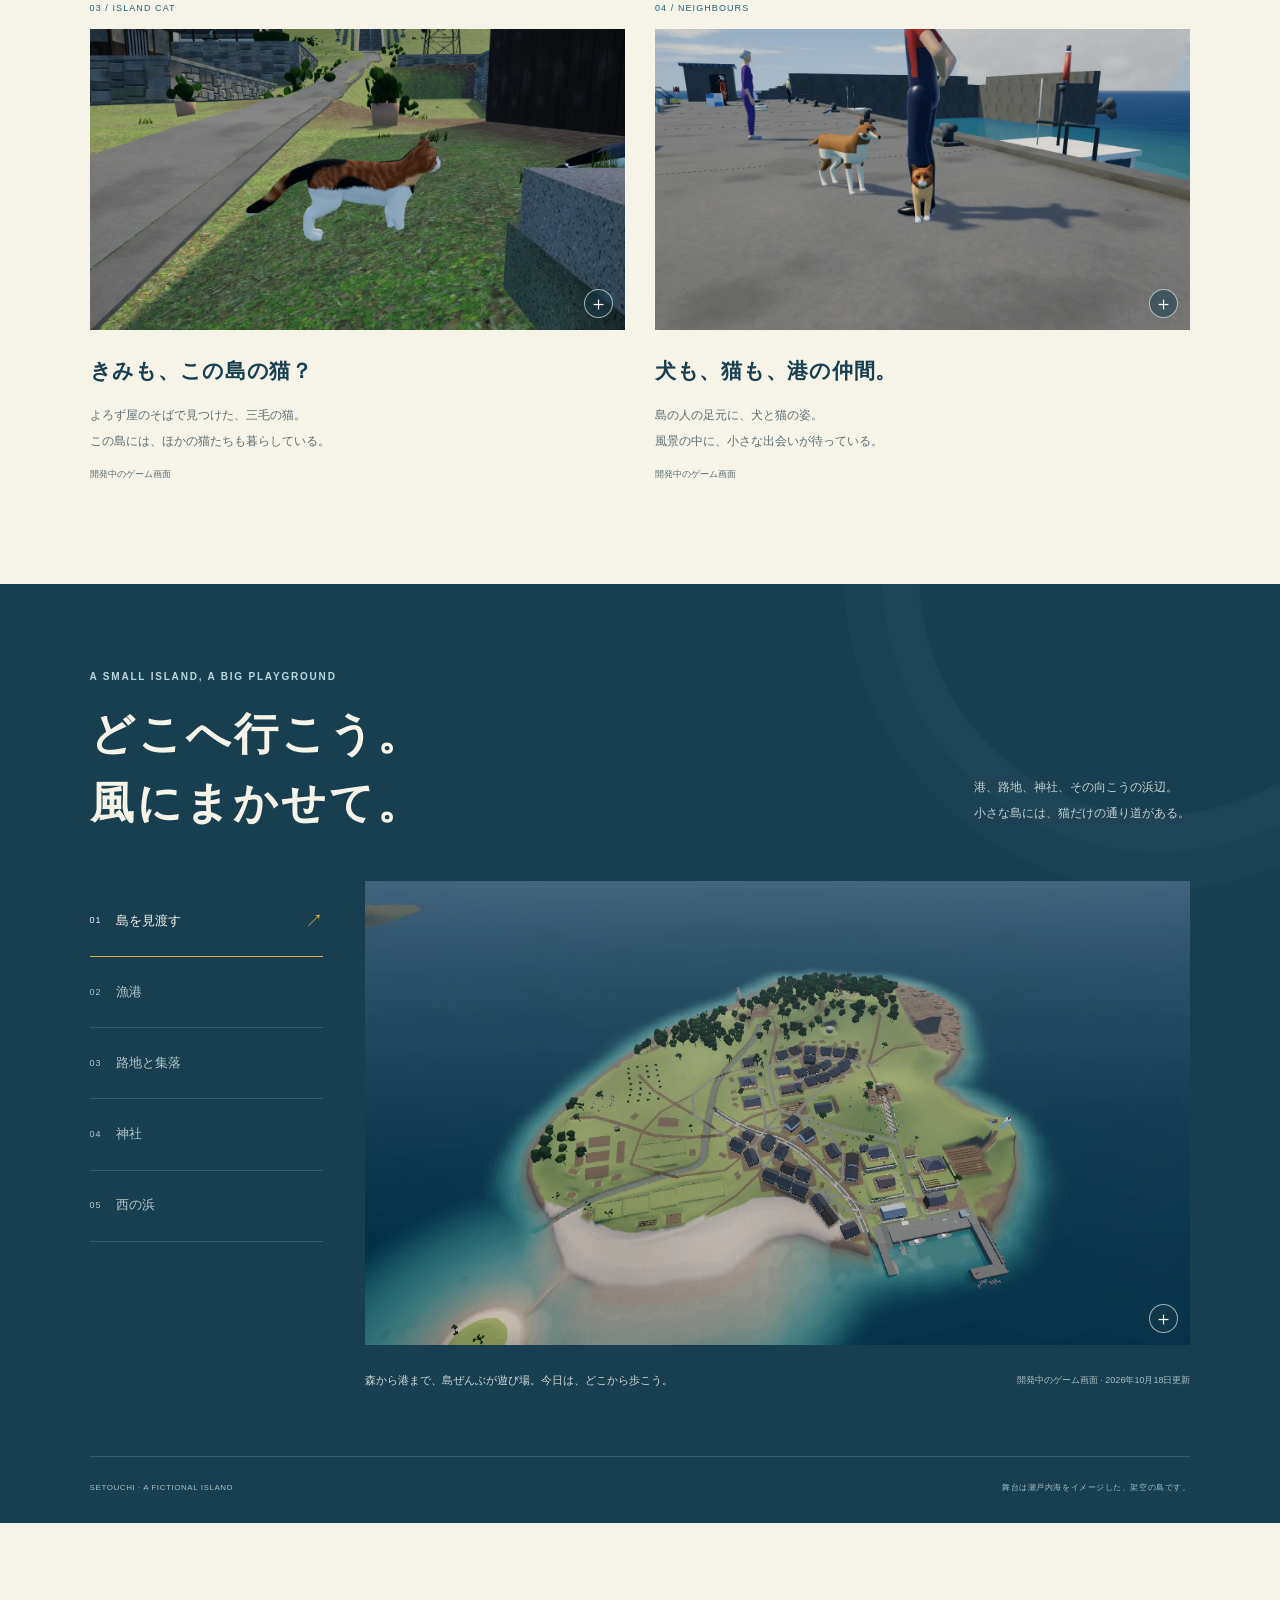
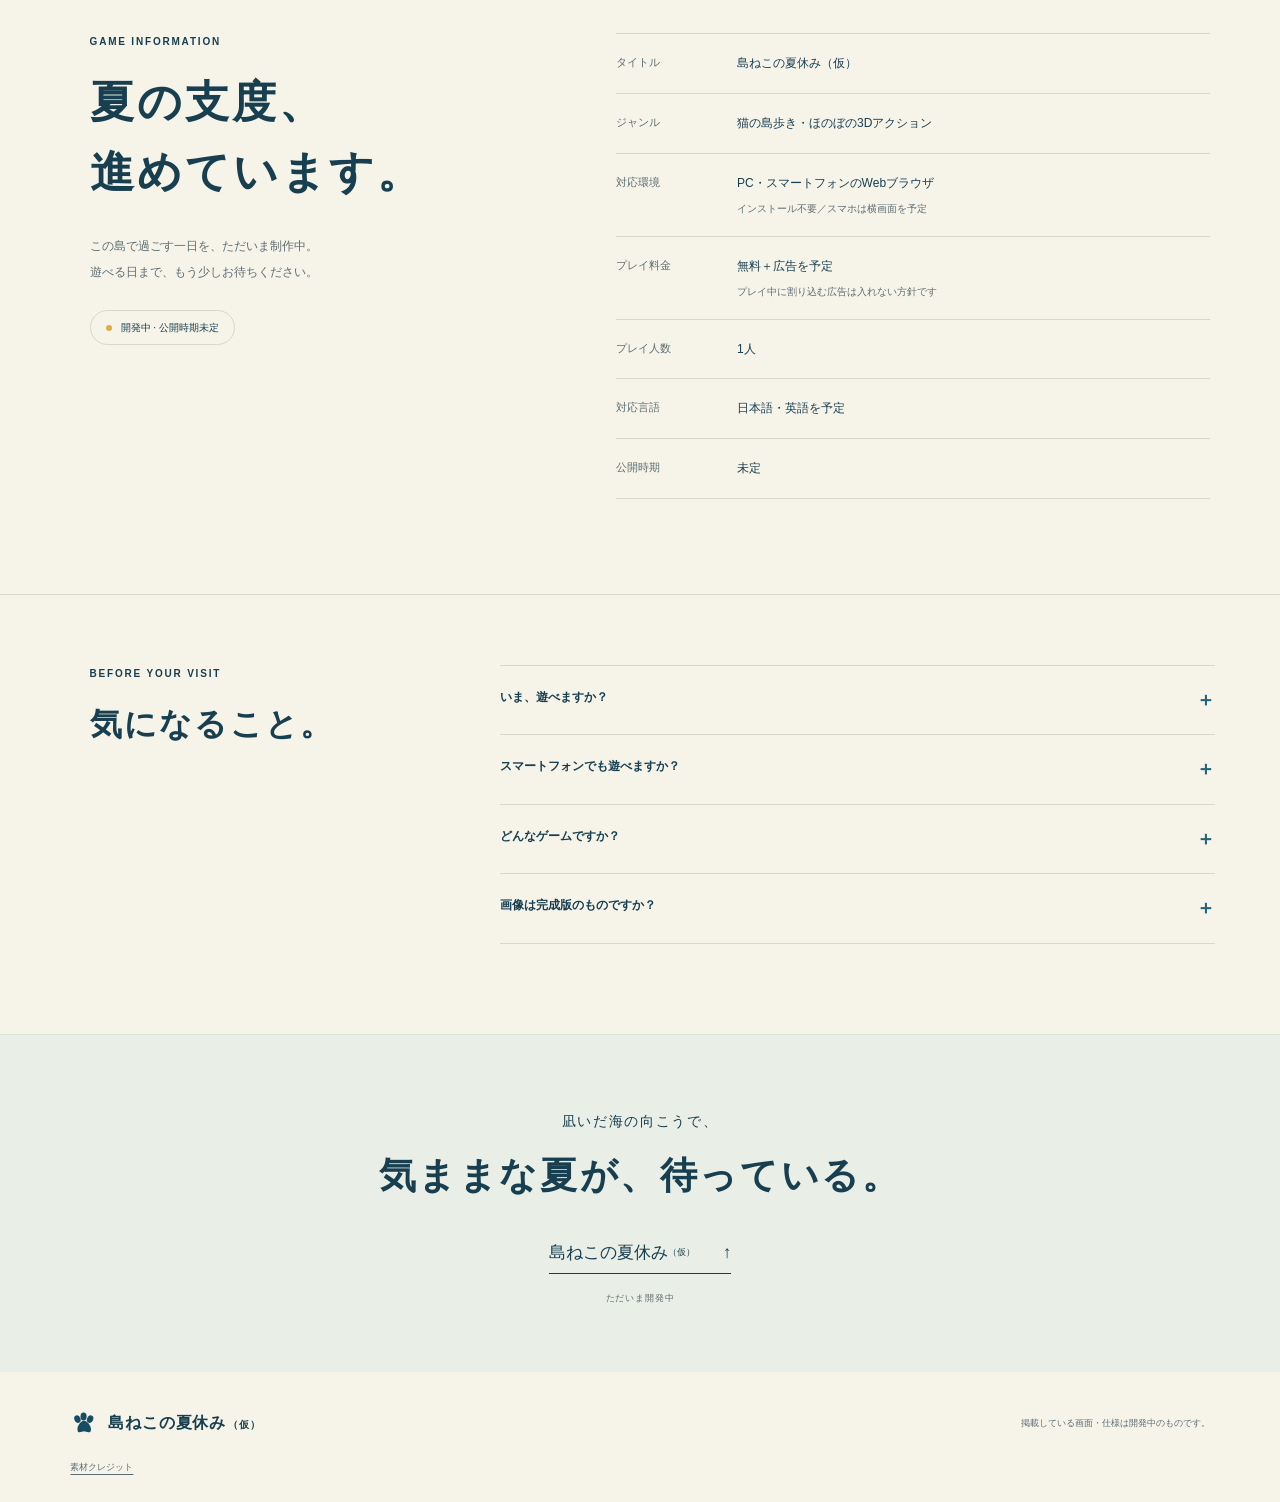
==== commit 68342191: "Update Shimaneko screenshots and introduce island residents" ====
--- a/shimaneko-summer/index.html
+++ b/shimaneko-summer/index.html
@@ -14,8 +14,8 @@
   <meta property="og:image" content="https://ksp-dev-jp.github.io/app_prtfolio/shimaneko-summer/assets/hero-shrine-cat.png">
   <link rel="canonical" href="https://ksp-dev-jp.github.io/app_prtfolio/shimaneko-summer/">
   <link rel="icon" href="assets/paw.svg" type="image/svg+xml">
-  <link rel="stylesheet" href="style.css">
-  <script src="app.js" defer></script>
+  <link rel="stylesheet" href="style.css?v=20261018-cast">
+  <script src="app.js?v=20261018" defer></script>
 </head>
 <body>
   <a class="skip" href="#main">本文へ移動</a>
@@ -54,9 +54,35 @@
     <section class="day section" id="day" aria-labelledby="day-title">
       <div class="section-heading"><div><p class="eyebrow">A DAY, YOUR WAY</p><h2 id="day-title">猫の一日は、<br>寄り道だらけ。</h2></div><p>追いかけるのも、甘えるのも、猫の仕事。<br>朝・昼・夕に出会う、小さなお楽しみ。<small>以下は制作を予定している遊びです。</small></p></div>
       <div class="day-grid">
-        <article class="day-item"><div class="moment"><span>01</span><span>朝 / MORNING</span></div><button class="photo-button" data-lightbox="assets/harbour.webp" aria-label="朝の漁港のゲーム画面を拡大"><img src="assets/harbour.webp" alt="赤い灯台と青や黄色の魚箱が並ぶ夏の漁港" width="1280" height="720" loading="lazy"><span class="zoom" aria-hidden="true">＋</span></button><h3>お魚、ちょっとくださいな。</h3><p>港に戻った漁師さんを、じっと見つめて。<br>おこぼれを狙いたいけど、水はちょっと苦手。</p><span class="image-note">開発中のゲーム画面</span></article>
-        <article class="day-item"><div class="moment"><span>02</span><span>昼 / AFTERNOON</span></div><button class="photo-button" data-lightbox="assets/shrine.webp" aria-label="神社のゲーム画面を拡大"><img src="assets/shrine.webp" alt="緑に囲まれた神社の石段と夏空" width="1280" height="720" loading="lazy"><span class="zoom" aria-hidden="true">＋</span></button><h3>あの声、どこからだろう。</h3><p>神社の大きな木から、セミの声。<br>そっと近づいて、お尻を振って、飛びかかる。</p><span class="image-note">開発中のゲーム画面</span></article>
-        <article class="day-item"><div class="moment"><span>03</span><span>夕 / EVENING</span></div><button class="photo-button" data-lightbox="assets/lane.webp" aria-label="島の路地のゲーム画面を拡大"><img src="assets/lane.webp" alt="石垣と瓦屋根の家が並ぶ、猫目線で見た島の路地" width="1280" height="720" loading="lazy"><span class="zoom" aria-hidden="true">＋</span></button><h3>もう少しだけ、遠回り。</h3><p>気になる路地を抜けて、いつものおうちへ。<br>きょうのおやつは、上手にねだれるかな。</p><span class="image-note">開発中のゲーム画面／夕方の演出は制作予定</span></article>
+        <article class="day-item"><div class="moment"><span>01</span><span>朝 / MORNING</span></div><button class="photo-button" data-lightbox="assets/harbour.webp?v=20261018" aria-label="朝の漁港のゲーム画面を拡大"><img src="assets/harbour.webp?v=20261018" alt="青い海に面した岸壁と浮桟橋に漁船が並ぶ島の漁港" width="1280" height="720" loading="lazy"><span class="zoom" aria-hidden="true">＋</span></button><h3>お魚、ちょっとくださいな。</h3><p>港に戻った漁師さんを、じっと見つめて。<br>おこぼれを狙いたいけど、水はちょっと苦手。</p><span class="image-note">開発中のゲーム画面</span></article>
+        <article class="day-item"><div class="moment"><span>02</span><span>昼 / AFTERNOON</span></div><button class="photo-button" data-lightbox="assets/shrine.webp?v=20261018" aria-label="神社のゲーム画面を拡大"><img src="assets/shrine.webp?v=20261018" alt="石の鳥居と狛犬、瓦屋根の社殿が並ぶ神社の境内" width="1280" height="720" loading="lazy"><span class="zoom" aria-hidden="true">＋</span></button><h3>あの声、どこからだろう。</h3><p>神社の大きな木から、セミの声。<br>そっと近づいて、お尻を振って、飛びかかる。</p><span class="image-note">開発中のゲーム画面</span></article>
+        <article class="day-item"><div class="moment"><span>03</span><span>夕 / EVENING</span></div><button class="photo-button" data-lightbox="assets/lane.webp?v=20261018" aria-label="島の路地のゲーム画面を拡大"><img src="assets/lane.webp?v=20261018" alt="瓦屋根の木造家屋が軒を連ねる、猫目線で見た島の路地" width="1280" height="720" loading="lazy"><span class="zoom" aria-hidden="true">＋</span></button><h3>もう少しだけ、遠回り。</h3><p>気になる路地を抜けて、いつものおうちへ。<br>きょうのおやつは、上手にねだれるかな。</p><span class="image-note">開発中のゲーム画面／夕方の演出は制作予定</span></article>
+      </div>
+    </section>
+
+    <section class="encounters section" id="neighbors" aria-labelledby="neighbors-title">
+      <div class="section-heading"><div><p class="eyebrow">FAMILIAR FACES ON THE ISLAND</p><h2 id="neighbors-title">島で出会う、<br>いつもの顔。</h2></div><p>港で働く人も、店先の猫も。<br>歩いていると、この島の顔ぶれが見えてくる。<small>人や動物が登場する、開発中のゲーム画面です。</small></p></div>
+      <div class="encounter-grid">
+        <article class="encounter-card">
+          <p class="encounter-label">01 / HARBOUR</p>
+          <button class="photo-button" data-lightbox="assets/cast-quay.webp?v=20261018" aria-label="港の人たちのゲーム画面を拡大"><img src="assets/cast-quay.webp?v=20261018" alt="青い海に面した漁港の岸壁に、島の人たちと犬や猫がいる" width="1280" height="720" loading="lazy"><span class="zoom" aria-hidden="true">＋</span></button>
+          <h3>港で会う、島の人たち。</h3><p>漁船のそばで顔を合わせる人たち。<br>港の暮らしを、ちょっとのぞいてみよう。</p><span class="image-note">開発中のゲーム画面</span>
+        </article>
+        <article class="encounter-card">
+          <p class="encounter-label">02 / GENERAL STORE</p>
+          <button class="photo-button" data-lightbox="assets/cast-shop.webp?v=20261018" aria-label="よろず屋のゲーム画面を拡大"><img src="assets/cast-shop.webp?v=20261018" alt="海を望むよろず屋の軒先と、店先や港に立つ島の人たち" width="1280" height="720" loading="lazy"><span class="zoom" aria-hidden="true">＋</span></button>
+          <h3>よろず屋の軒先で。</h3><p>海の見える店先にも、いつもの顔。<br>軒先をのぞいて、ちょっと寄り道。</p><span class="image-note">開発中のゲーム画面</span>
+        </article>
+        <article class="encounter-card">
+          <p class="encounter-label">03 / ISLAND CAT</p>
+          <button class="photo-button" data-lightbox="assets/cast-cat-shop.webp?v=20261018" aria-label="島ねこのゲーム画面を拡大"><img src="assets/cast-cat-shop.webp?v=20261018" alt="よろず屋のそばの草地に立つ、白と茶と黒の三毛猫" width="1280" height="720" loading="lazy"><span class="zoom" aria-hidden="true">＋</span></button>
+          <h3>きみも、この島の猫？</h3><p>よろず屋のそばで見つけた、三毛の猫。<br>この島には、ほかの猫たちも暮らしている。</p><span class="image-note">開発中のゲーム画面</span>
+        </article>
+        <article class="encounter-card">
+          <p class="encounter-label">04 / NEIGHBOURS</p>
+          <button class="photo-button" data-lightbox="assets/cast-cats-quay.webp?v=20261018" aria-label="港の犬と猫のゲーム画面を拡大"><img src="assets/cast-cats-quay.webp?v=20261018" alt="港の人の足元にいる茶トラの猫と、そのそばに立つ茶白の犬" width="1280" height="720" loading="lazy"><span class="zoom" aria-hidden="true">＋</span></button>
+          <h3>犬も、猫も、港の仲間。</h3><p>島の人の足元に、犬と猫の姿。<br>風景の中に、小さな出会いが待っている。</p><span class="image-note">開発中のゲーム画面</span>
+        </article>
       </div>
     </section>
 
@@ -72,8 +98,8 @@
             <button id="tab-beach" role="tab" aria-selected="false" aria-controls="island-panel" tabindex="-1" data-place="beach"><span>05</span> 西の浜 <span aria-hidden="true">↗</span></button>
           </div>
           <div class="island-panel" id="island-panel" role="tabpanel" aria-labelledby="tab-overview" tabindex="0">
-            <button class="photo-button" id="island-enlarge" data-lightbox="assets/overview.webp" aria-label="島全体のゲーム画面を拡大"><img id="island-image" src="assets/overview.webp" alt="穏やかな海に浮かぶ、森と集落と港がある小さな島の全景" width="1280" height="720" loading="lazy"><span class="zoom" aria-hidden="true">＋</span></button>
-            <div class="island-caption"><p id="place-description">森から港まで、島ぜんぶが遊び場。今日は、どこから歩こう。</p><span>開発中のゲーム画面</span></div>
+            <button class="photo-button" id="island-enlarge" data-lightbox="assets/overview.webp?v=20261018" aria-label="島全体のゲーム画面を拡大"><img id="island-image" src="assets/overview.webp?v=20261018" alt="穏やかな海に浮かぶ、森と集落と港がある小さな島の全景" width="1280" height="720" loading="lazy"><span class="zoom" aria-hidden="true">＋</span></button>
+            <div class="island-caption"><p id="place-description">森から港まで、島ぜんぶが遊び場。今日は、どこから歩こう。</p><span>開発中のゲーム画面 · 2026年10月18日更新</span></div>
           </div>
         </div>
         <div class="island-foot"><span>SETOUCHI · A FICTIONAL ISLAND</span><span>舞台は瀬戸内海をイメージした、架空の島です。</span></div>
--- a/shimaneko-summer/style.css
+++ b/shimaneko-summer/style.css
@@ -10,3 +10,11 @@
 .hero-visual>img{object-position:56% center}
 @media(min-width:761px) and (max-width:1100px){.hero-visual{min-height:0;aspect-ratio:4/3;align-self:center}}
 @media(max-width:760px){.hero-visual{height:auto;aspect-ratio:4/3}}
+
+.encounters{border-top:1px solid var(--line)}
+.encounter-grid{display:grid;grid-template-columns:repeat(2,minmax(0,1fr));gap:44px 30px}
+.encounter-label{font-size:9px;letter-spacing:.12em;color:var(--blue);margin-bottom:12px}
+.encounter-card .photo-button img{aspect-ratio:16/9}
+.encounter-card h3{font-size:21px;margin-top:22px}
+.encounter-card>p:not(.encounter-label){font-size:12px;line-height:2.2;color:var(--muted);margin-top:10px}
+@media(max-width:760px){.encounter-grid{grid-template-columns:1fr;gap:36px}.encounter-card h3{font-size:20px;margin-top:17px}.encounter-card>p:not(.encounter-label){margin-top:8px}}
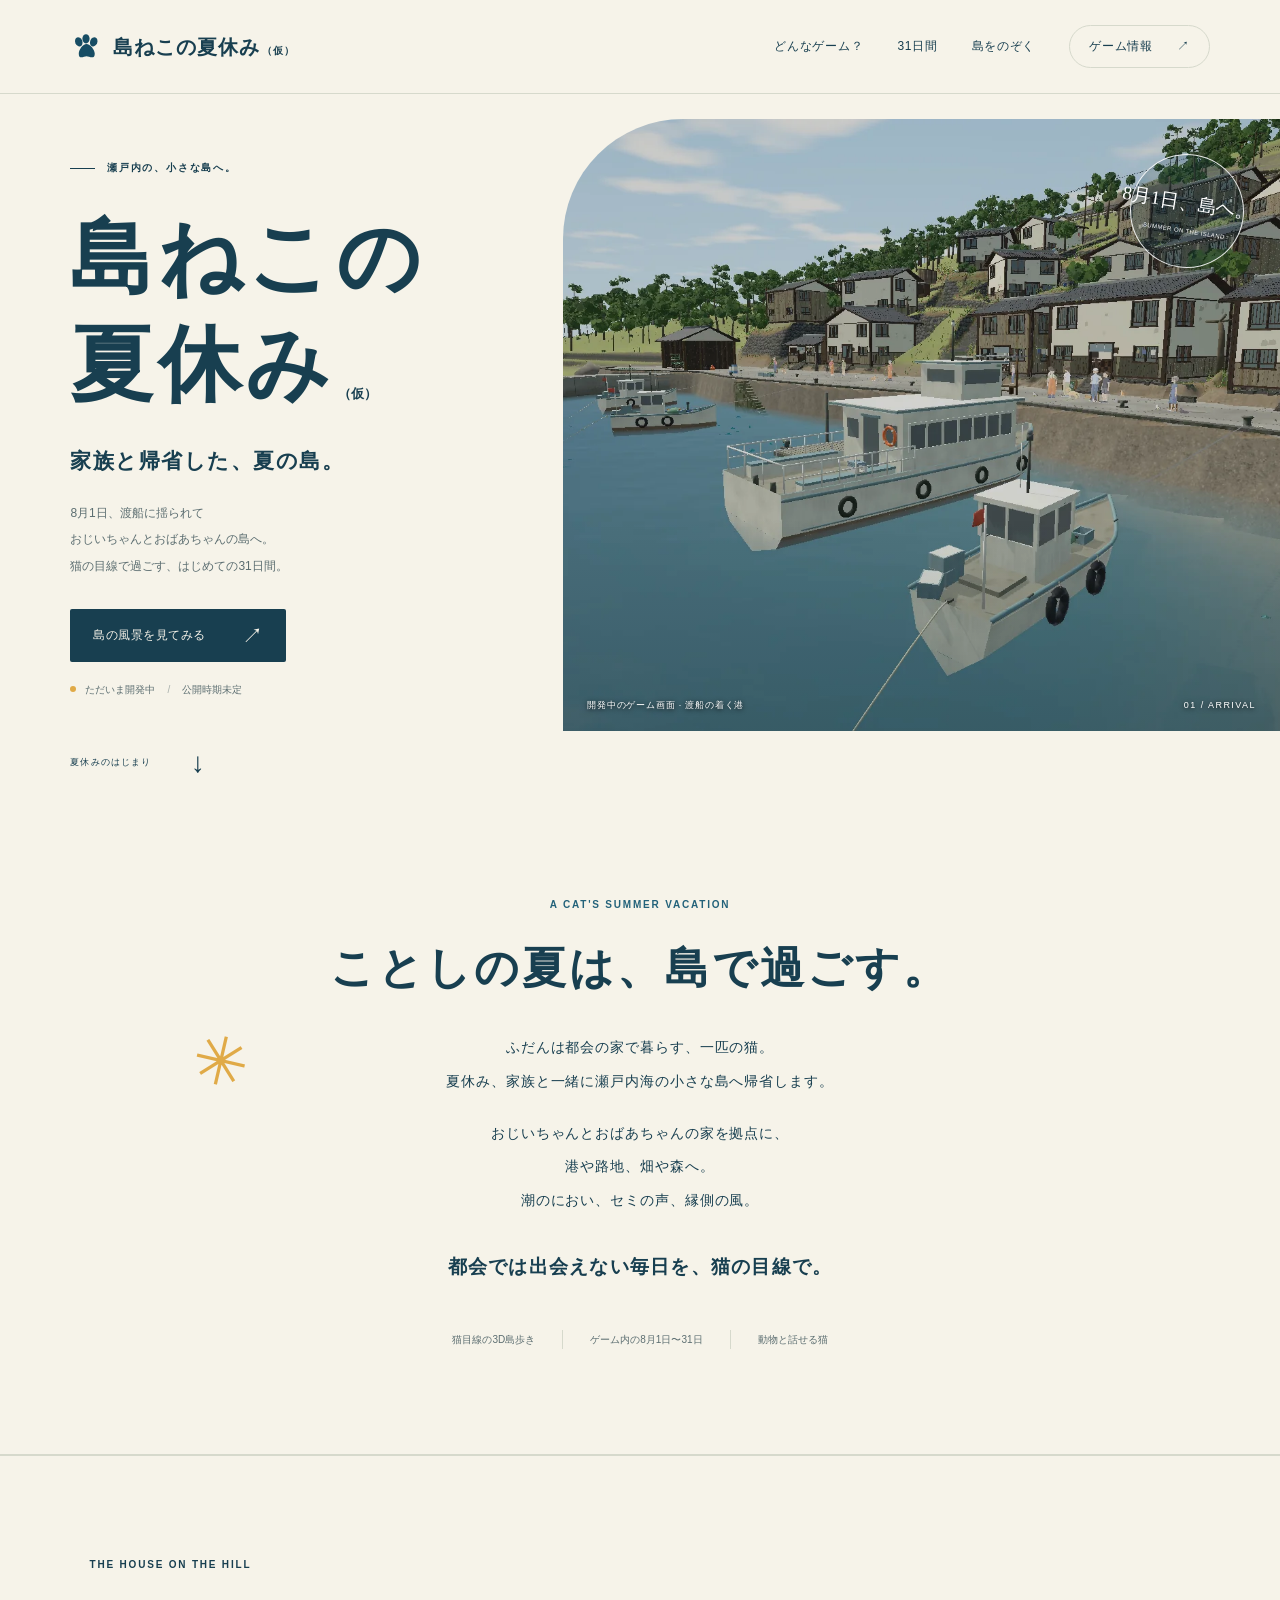
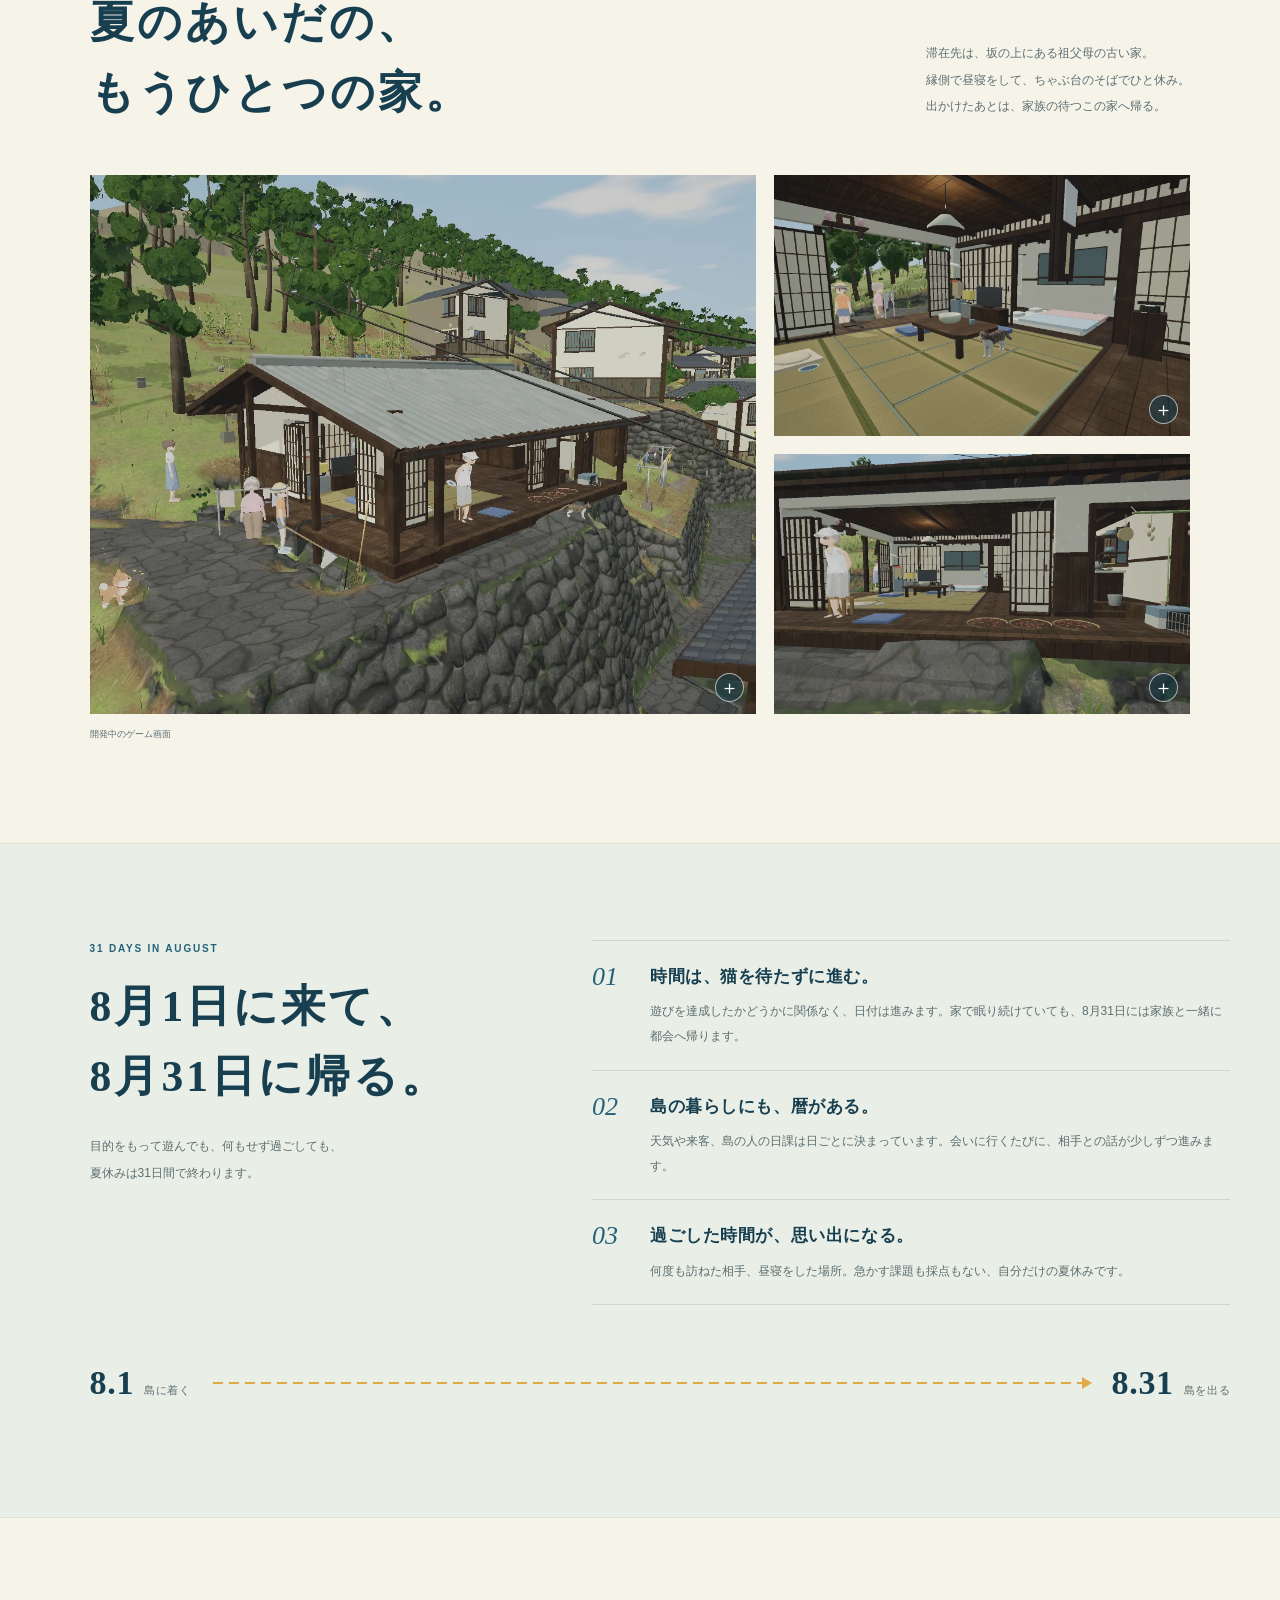
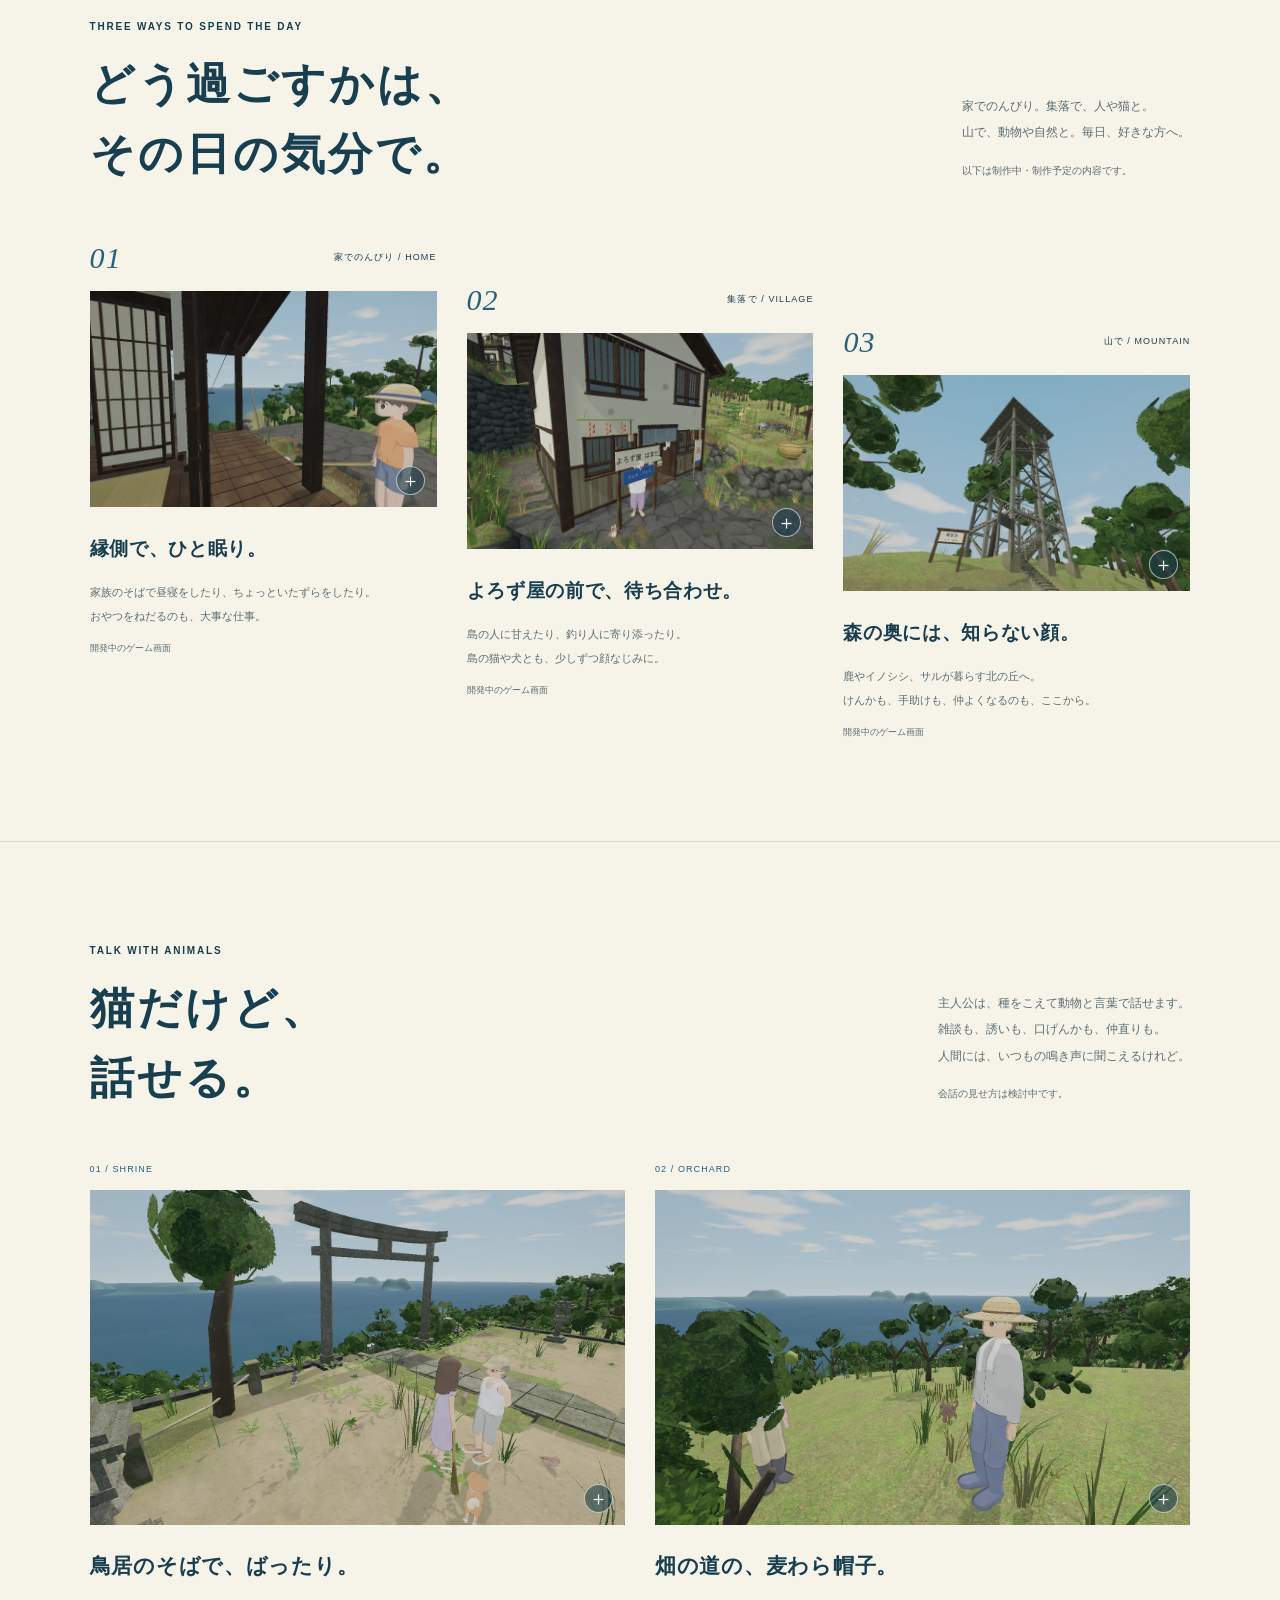
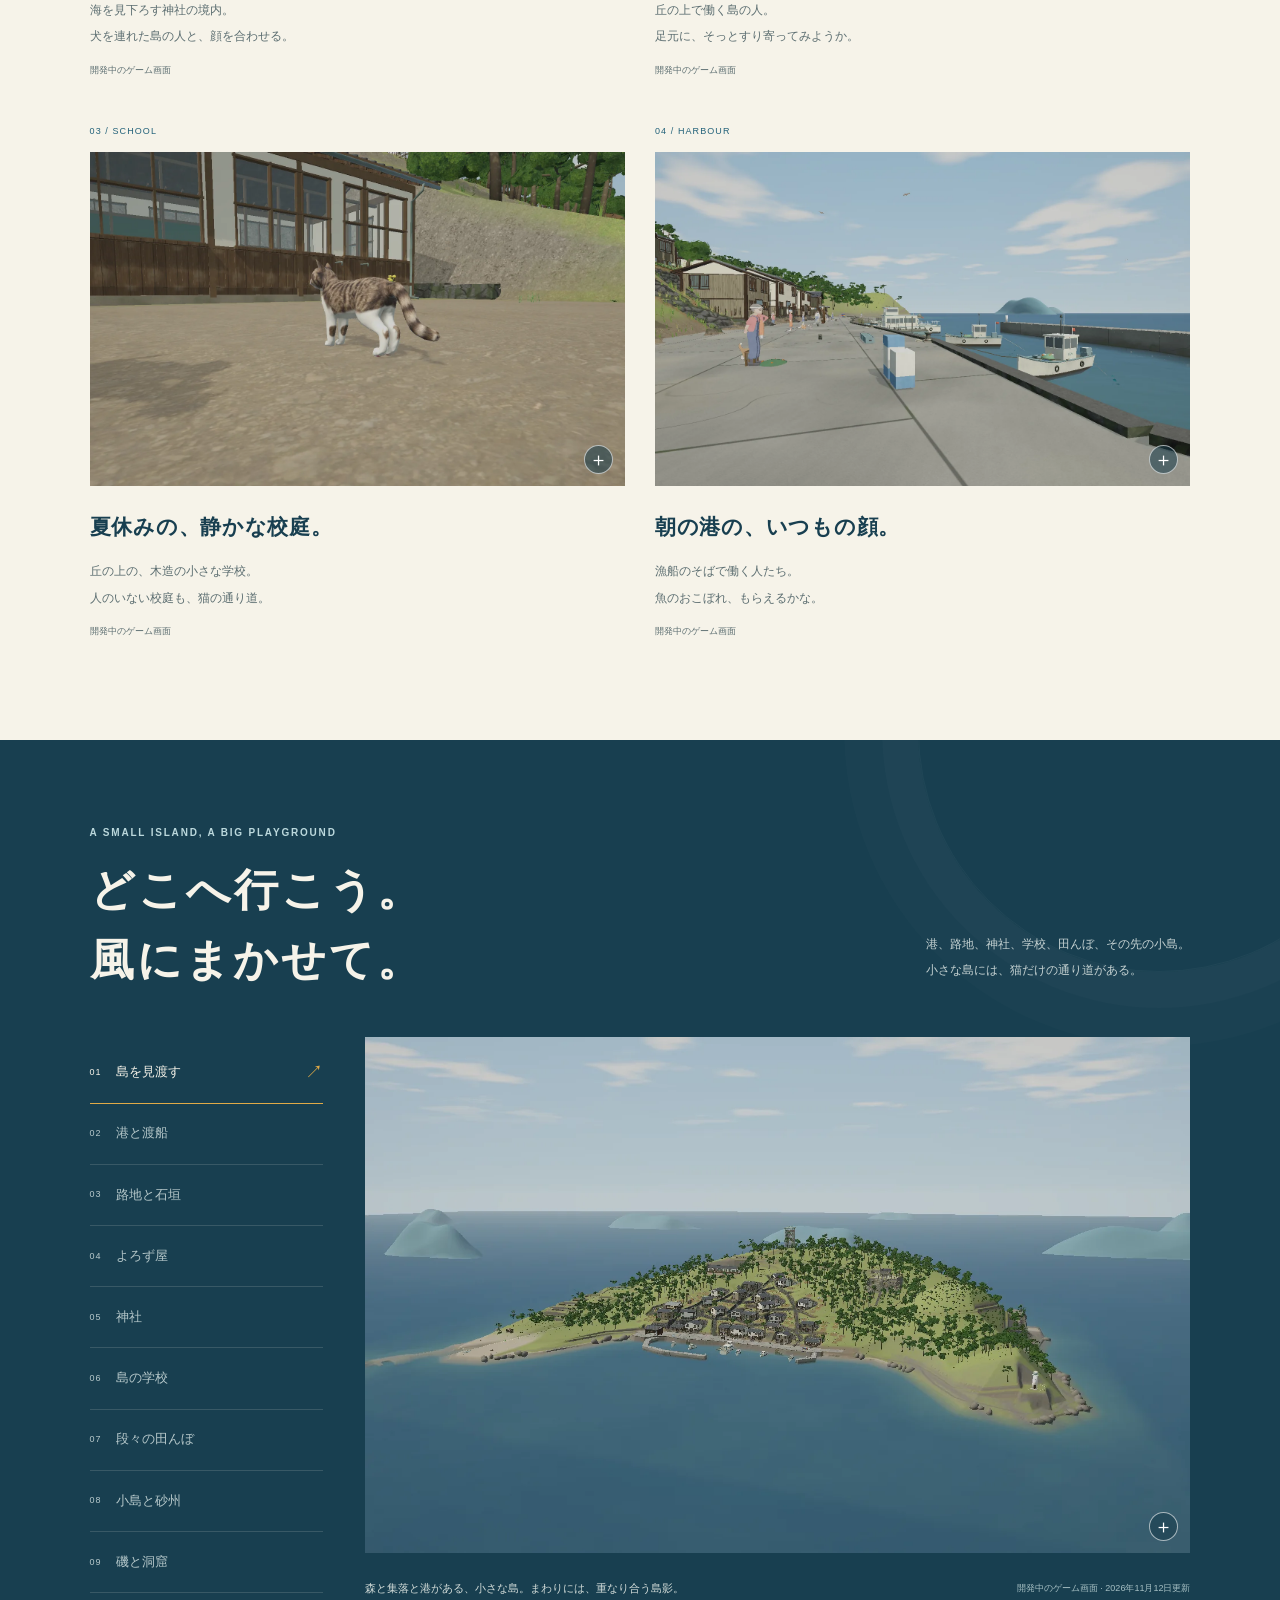
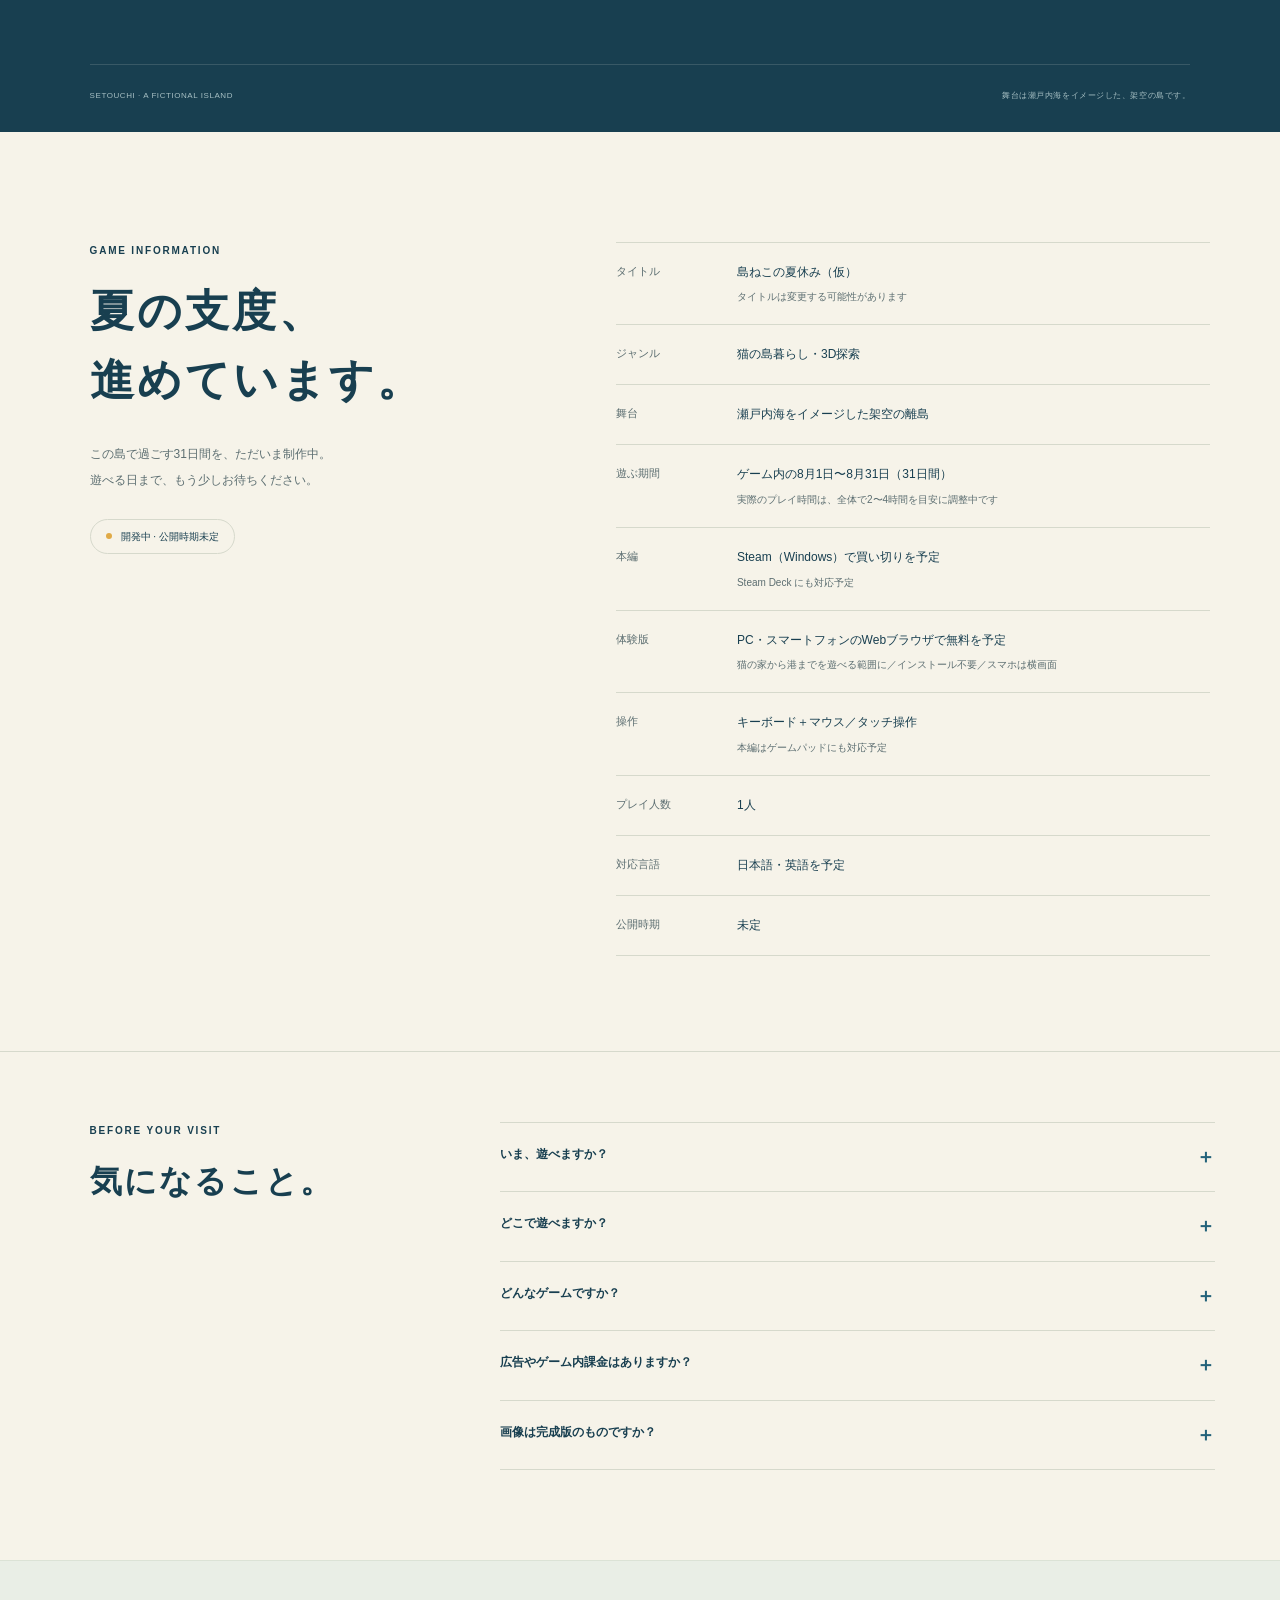
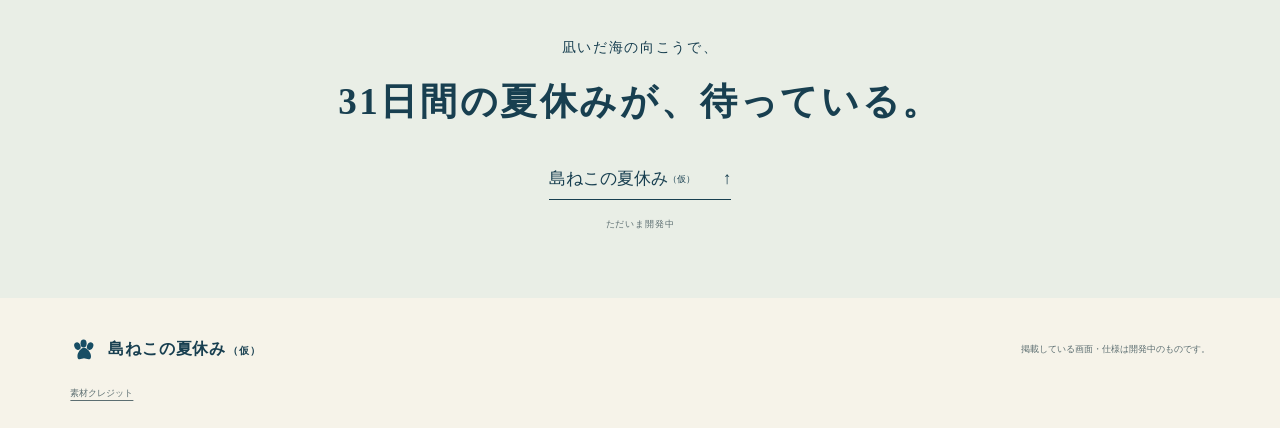
==== commit 92d82a25: "Rebuild Shimaneko Summer LP around the new island and 31-day homecoming story - Rewrite copy for the" ====
--- a/shimaneko-summer/index.html
+++ b/shimaneko-summer/index.html
@@ -4,102 +4,132 @@
   <meta charset="UTF-8">
   <meta name="viewport" content="width=device-width, initial-scale=1">
   <meta name="theme-color" content="#f6f3e9">
-  <title>島ねこの夏休み（仮）｜この島は、ぜんぶ猫の庭。</title>
-  <meta name="description" content="瀬戸内の小さな島で、猫として気ままな夏を過ごす。開発中の3Dブラウザゲーム「島ねこの夏休み（仮）」の紹介ページ。PC・スマートフォン向け、公開時期未定。">
-  <meta property="og:title" content="島ねこの夏休み（仮）｜この島は、ぜんぶ猫の庭。">
-  <meta property="og:description" content="セミを追って、塀を渡って、ときどき昼寝。瀬戸内の小さな島を舞台にした、開発中の猫の島歩きゲーム。">
+  <title>島ねこの夏休み（仮）｜家族と帰省した、夏の島。</title>
+  <meta name="description" content="都会で暮らす猫が、家族と一緒に瀬戸内の小さな島へ帰省する。ゲーム内の8月1日から31日までを猫の目線で過ごす、開発中の3Dゲーム「島ねこの夏休み（仮）」の紹介ページ。">
+  <meta property="og:title" content="島ねこの夏休み（仮）｜家族と帰省した、夏の島。">
+  <meta property="og:description" content="渡船に揺られて、おじいちゃんとおばあちゃんの島へ。猫の目線で過ごす、31日間の夏休み。開発中の3Dゲームです。">
   <meta property="og:type" content="website">
   <meta property="og:locale" content="ja_JP">
   <meta property="og:url" content="https://ksp-dev-jp.github.io/app_prtfolio/shimaneko-summer/">
-  <meta property="og:image" content="https://ksp-dev-jp.github.io/app_prtfolio/shimaneko-summer/assets/hero-shrine-cat.png">
+  <meta property="og:image" content="https://ksp-dev-jp.github.io/app_prtfolio/shimaneko-summer/assets/hero-ferry.webp">
   <link rel="canonical" href="https://ksp-dev-jp.github.io/app_prtfolio/shimaneko-summer/">
   <link rel="icon" href="assets/paw.svg" type="image/svg+xml">
-  <link rel="stylesheet" href="style.css?v=20261018-cast">
-  <script src="app.js?v=20261018" defer></script>
+  <link rel="stylesheet" href="style.css?v=20261112">
+  <script src="app.js?v=20261112" defer></script>
 </head>
 <body>
   <a class="skip" href="#main">本文へ移動</a>
   <header class="header">
     <a class="brand" href="#top" aria-label="島ねこの夏休み トップへ"><img src="assets/paw.svg" width="33" height="33" alt=""><span>島ねこの夏休み<small>（仮）</small></span></a>
-    <nav aria-label="メインナビゲーション"><a href="#about">どんなゲーム？</a><a href="#island">島をのぞく</a><a href="#info">ゲーム情報 <span aria-hidden="true">↗</span></a></nav>
+    <nav aria-label="メインナビゲーション"><a href="#about">どんなゲーム？</a><a href="#days">31日間</a><a href="#island">島をのぞく</a><a href="#info">ゲーム情報 <span aria-hidden="true">↗</span></a></nav>
   </header>
   <main id="main">
     <section class="hero" id="top" aria-labelledby="hero-title">
       <div class="hero-copy">
-        <p class="eyebrow"><span class="tiny-line"></span> 瀬戸内の、小さな島から。</p>
+        <p class="eyebrow"><span class="tiny-line"></span> 瀬戸内の、小さな島へ。</p>
         <h1 id="hero-title">島ねこの<span class="title-bottom">夏休み<small>（仮）</small></span></h1>
-        <p class="hero-tagline">この島は、ぜんぶ猫の庭。</p>
-        <p class="hero-description">セミの声。潮のにおい。あたたかい石畳。<br>猫になって、あの夏へ寄り道しよう。</p>
+        <p class="hero-tagline">家族と帰省した、夏の島。</p>
+        <p class="hero-description">8月1日、渡船に揺られて<br>おじいちゃんとおばあちゃんの島へ。<br>猫の目線で過ごす、はじめての31日間。</p>
         <a class="button" href="#island">島の風景を見てみる <span aria-hidden="true">↗</span></a>
         <p class="hero-status"><span class="status-dot"></span> ただいま開発中 <span class="status-divider">/</span> 公開時期未定</p>
       </div>
       <figure class="hero-visual">
-        <img src="assets/hero-shrine-cat.png" alt="神社の石段の上に座るキジ白の猫が、眼下の集落と漁港、その先に広がる瀬戸内の海を眺めている" width="1536" height="1024" fetchpriority="high">
-        <div class="summer-stamp" aria-hidden="true">海と、猫と。<span>SUMMER ON THE ISLAND</span></div>
-        <figcaption>イメージビジュアル（AI生成） <span>01 / A CAT'S SUMMER VIEW</span></figcaption>
+        <img src="assets/hero-ferry.webp" alt="坂に沿って家々が並ぶ島の港に、白い渡船と漁船が着いている" width="1440" height="900" fetchpriority="high">
+        <div class="summer-stamp" aria-hidden="true">8月1日、島へ。<span>SUMMER ON THE ISLAND</span></div>
+        <figcaption>開発中のゲーム画面 · 渡船の着く港 <span>01 / ARRIVAL</span></figcaption>
       </figure>
-      <a class="scroll-cue" href="#about"><span>夏のはじまり</span><span aria-hidden="true">↓</span></a>
+      <a class="scroll-cue" href="#about"><span>夏休みのはじまり</span><span aria-hidden="true">↓</span></a>
     </section>
 
     <section class="intro section" id="about" aria-labelledby="about-title">
-      <p class="eyebrow">A CAT'S SUMMER</p>
-      <h2 id="about-title">きょうは、<br class="mobile-only">何して遊ぼう。</h2>
-      <p>瀬戸内海に浮かぶ、ちいさな島。<br>ここで暮らす一匹の猫が、あなたです。</p>
-      <p>塀の上を歩いて、気になる音を追いかけて。<br>島の人に甘えたら、ひと休み。<br>見慣れた景色も、猫の目線では大きな遊び場。</p>
-      <p class="intro-last">そんな気ままな夏を、ブラウザで。</p>
-      <div class="intro-facts"><span>猫目線の3D島歩き</span><span>PC・スマホ向け</span><span>1回 3〜5分を予定</span></div>
+      <p class="eyebrow">A CAT'S SUMMER VACATION</p>
+      <h2 id="about-title">ことしの夏は、<br class="mobile-only">島で過ごす。</h2>
+      <p>ふだんは都会の家で暮らす、一匹の猫。<br>夏休み、家族と一緒に<br class="mobile-only">瀬戸内海の小さな島へ帰省します。</p>
+      <p>おじいちゃんとおばあちゃんの家を拠点に、<br>港や路地、畑や森へ。<br>潮のにおい、セミの声、縁側の風。</p>
+      <p class="intro-last">都会では出会えない毎日を、猫の目線で。</p>
+      <div class="intro-facts"><span>猫目線の3D島歩き</span><span>ゲーム内の8月1日〜31日</span><span>動物と話せる猫</span></div>
       <span class="intro-doodle" aria-hidden="true">✳</span>
     </section>
 
-    <section class="day section" id="day" aria-labelledby="day-title">
-      <div class="section-heading"><div><p class="eyebrow">A DAY, YOUR WAY</p><h2 id="day-title">猫の一日は、<br>寄り道だらけ。</h2></div><p>追いかけるのも、甘えるのも、猫の仕事。<br>朝・昼・夕に出会う、小さなお楽しみ。<small>以下は制作を予定している遊びです。</small></p></div>
+    <section class="home section" id="home" aria-labelledby="home-title">
+      <div class="section-heading"><div><p class="eyebrow">THE HOUSE ON THE HILL</p><h2 id="home-title">夏のあいだの、<br>もうひとつの家。</h2></div><p>滞在先は、坂の上にある祖父母の古い家。<br>縁側で昼寝をして、ちゃぶ台のそばでひと休み。<br>出かけたあとは、家族の待つこの家へ帰る。</p></div>
+      <div class="home-grid">
+        <button class="photo-button home-main" data-lightbox="assets/home-house.webp" aria-label="祖父母の家のゲーム画面を拡大"><img src="assets/home-house.webp" alt="石垣の上に建つ縁側のある平屋と、家のまわりに立つ家族や島の人、ひまわりと犬" width="1440" height="900" loading="lazy"><span class="zoom" aria-hidden="true">＋</span></button>
+        <button class="photo-button" data-lightbox="assets/home-living.webp" aria-label="畳の居間のゲーム画面を拡大"><img src="assets/home-living.webp" alt="ちゃぶ台と布団のある畳の居間に座るキジ白の猫と、縁側の向こうの家族" width="1440" height="900" loading="lazy"><span class="zoom" aria-hidden="true">＋</span></button>
+        <button class="photo-button" data-lightbox="assets/home-engawa.webp" aria-label="縁側のゲーム画面を拡大"><img src="assets/home-engawa.webp" alt="沓脱石の先に広がる縁側と、障子の奥の部屋に立つ島の人" width="1440" height="900" loading="lazy"><span class="zoom" aria-hidden="true">＋</span></button>
+      </div>
+      <span class="image-note">開発中のゲーム画面</span>
+    </section>
+
+    <section class="days" id="days" aria-labelledby="days-title">
+      <div class="days-inner">
+        <div class="days-heading">
+          <p class="eyebrow">31 DAYS IN AUGUST</p>
+          <h2 id="days-title">8月1日に来て、<br>8月31日に帰る。</h2>
+          <p>目的をもって遊んでも、何もせず過ごしても、<br>夏休みは31日間で終わります。</p>
+        </div>
+        <div class="days-timeline" aria-hidden="true"><span><b>8.1</b>島に着く</span><i></i><span><b>8.31</b>島を出る</span></div>
+        <ol class="days-list">
+          <li><span>01</span><h3>時間は、猫を待たずに進む。</h3><p>遊びを達成したかどうかに関係なく、日付は進みます。家で眠り続けていても、8月31日には家族と一緒に都会へ帰ります。</p></li>
+          <li><span>02</span><h3>島の暮らしにも、暦がある。</h3><p>天気や来客、島の人の日課は日ごとに決まっています。会いに行くたびに、相手との話が少しずつ進みます。</p></li>
+          <li><span>03</span><h3>過ごした時間が、思い出になる。</h3><p>何度も訪ねた相手、昼寝をした場所。急かす課題も採点もない、自分だけの夏休みです。</p></li>
+        </ol>
+      </div>
+    </section>
+
+    <section class="day section" id="ways" aria-labelledby="ways-title">
+      <div class="section-heading"><div><p class="eyebrow">THREE WAYS TO SPEND THE DAY</p><h2 id="ways-title">どう過ごすかは、<br>その日の気分で。</h2></div><p>家でのんびり。集落で、人や猫と。<br>山で、動物や自然と。毎日、好きな方へ。<small>以下は制作中・制作予定の内容です。</small></p></div>
       <div class="day-grid">
-        <article class="day-item"><div class="moment"><span>01</span><span>朝 / MORNING</span></div><button class="photo-button" data-lightbox="assets/harbour.webp?v=20261018" aria-label="朝の漁港のゲーム画面を拡大"><img src="assets/harbour.webp?v=20261018" alt="青い海に面した岸壁と浮桟橋に漁船が並ぶ島の漁港" width="1280" height="720" loading="lazy"><span class="zoom" aria-hidden="true">＋</span></button><h3>お魚、ちょっとくださいな。</h3><p>港に戻った漁師さんを、じっと見つめて。<br>おこぼれを狙いたいけど、水はちょっと苦手。</p><span class="image-note">開発中のゲーム画面</span></article>
-        <article class="day-item"><div class="moment"><span>02</span><span>昼 / AFTERNOON</span></div><button class="photo-button" data-lightbox="assets/shrine.webp?v=20261018" aria-label="神社のゲーム画面を拡大"><img src="assets/shrine.webp?v=20261018" alt="石の鳥居と狛犬、瓦屋根の社殿が並ぶ神社の境内" width="1280" height="720" loading="lazy"><span class="zoom" aria-hidden="true">＋</span></button><h3>あの声、どこからだろう。</h3><p>神社の大きな木から、セミの声。<br>そっと近づいて、お尻を振って、飛びかかる。</p><span class="image-note">開発中のゲーム画面</span></article>
-        <article class="day-item"><div class="moment"><span>03</span><span>夕 / EVENING</span></div><button class="photo-button" data-lightbox="assets/lane.webp?v=20261018" aria-label="島の路地のゲーム画面を拡大"><img src="assets/lane.webp?v=20261018" alt="瓦屋根の木造家屋が軒を連ねる、猫目線で見た島の路地" width="1280" height="720" loading="lazy"><span class="zoom" aria-hidden="true">＋</span></button><h3>もう少しだけ、遠回り。</h3><p>気になる路地を抜けて、いつものおうちへ。<br>きょうのおやつは、上手にねだれるかな。</p><span class="image-note">開発中のゲーム画面／夕方の演出は制作予定</span></article>
+        <article class="day-item"><div class="moment"><span>01</span><span>家でのんびり / HOME</span></div><button class="photo-button" data-lightbox="assets/home-veranda.webp" aria-label="縁側のゲーム画面を拡大"><img src="assets/home-veranda.webp" alt="障子の開いた縁側の先に、海と緑、麦わら帽子の男の子が見える" width="1440" height="900" loading="lazy"><span class="zoom" aria-hidden="true">＋</span></button><h3>縁側で、ひと眠り。</h3><p>家族のそばで昼寝をしたり、ちょっといたずらをしたり。<br>おやつをねだるのも、大事な仕事。</p><span class="image-note">開発中のゲーム画面</span></article>
+        <article class="day-item"><div class="moment"><span>02</span><span>集落で / VILLAGE</span></div><button class="photo-button" data-lightbox="assets/way-shop.webp" aria-label="よろず屋のゲーム画面を拡大"><img src="assets/way-shop.webp" alt="石畳の路地に建つよろず屋の看板と、店先に立つ島の人と小さな犬" width="1440" height="900" loading="lazy"><span class="zoom" aria-hidden="true">＋</span></button><h3>よろず屋の前で、待ち合わせ。</h3><p>島の人に甘えたり、釣り人に寄り添ったり。<br>島の猫や犬とも、少しずつ顔なじみに。</p><span class="image-note">開発中のゲーム画面</span></article>
+        <article class="day-item"><div class="moment"><span>03</span><span>山で / MOUNTAIN</span></div><button class="photo-button" data-lightbox="assets/way-lookout.webp" aria-label="展望櫓のゲーム画面を拡大"><img src="assets/way-lookout.webp" alt="木々に囲まれた丘の上に立つ、木造の展望櫓と案内板" width="1440" height="900" loading="lazy"><span class="zoom" aria-hidden="true">＋</span></button><h3>森の奥には、知らない顔。</h3><p>鹿やイノシシ、サルが暮らす北の丘へ。<br>けんかも、手助けも、仲よくなるのも、ここから。</p><span class="image-note">開発中のゲーム画面</span></article>
       </div>
     </section>
 
     <section class="encounters section" id="neighbors" aria-labelledby="neighbors-title">
-      <div class="section-heading"><div><p class="eyebrow">FAMILIAR FACES ON THE ISLAND</p><h2 id="neighbors-title">島で出会う、<br>いつもの顔。</h2></div><p>港で働く人も、店先の猫も。<br>歩いていると、この島の顔ぶれが見えてくる。<small>人や動物が登場する、開発中のゲーム画面です。</small></p></div>
+      <div class="section-heading"><div><p class="eyebrow">TALK WITH ANIMALS</p><h2 id="neighbors-title">猫だけど、<br>話せる。</h2></div><p>主人公は、種をこえて動物と言葉で話せます。<br>雑談も、誘いも、口げんかも、仲直りも。<br>人間には、いつもの鳴き声に聞こえるけれど。<small>会話の見せ方は検討中です。</small></p></div>
       <div class="encounter-grid">
         <article class="encounter-card">
-          <p class="encounter-label">01 / HARBOUR</p>
-          <button class="photo-button" data-lightbox="assets/cast-quay.webp?v=20261018" aria-label="港の人たちのゲーム画面を拡大"><img src="assets/cast-quay.webp?v=20261018" alt="青い海に面した漁港の岸壁に、島の人たちと犬や猫がいる" width="1280" height="720" loading="lazy"><span class="zoom" aria-hidden="true">＋</span></button>
-          <h3>港で会う、島の人たち。</h3><p>漁船のそばで顔を合わせる人たち。<br>港の暮らしを、ちょっとのぞいてみよう。</p><span class="image-note">開発中のゲーム画面</span>
+          <p class="encounter-label">01 / SHRINE</p>
+          <button class="photo-button" data-lightbox="assets/people-shrine.webp" aria-label="神社の鳥居のそばのゲーム画面を拡大"><img src="assets/people-shrine.webp" alt="海を見下ろす石の鳥居のそばに立つ島の人たちと、柴犬" width="1440" height="900" loading="lazy"><span class="zoom" aria-hidden="true">＋</span></button>
+          <h3>鳥居のそばで、ばったり。</h3><p>海を見下ろす神社の境内。<br>犬を連れた島の人と、顔を合わせる。</p><span class="image-note">開発中のゲーム画面</span>
         </article>
         <article class="encounter-card">
-          <p class="encounter-label">02 / GENERAL STORE</p>
-          <button class="photo-button" data-lightbox="assets/cast-shop.webp?v=20261018" aria-label="よろず屋のゲーム画面を拡大"><img src="assets/cast-shop.webp?v=20261018" alt="海を望むよろず屋の軒先と、店先や港に立つ島の人たち" width="1280" height="720" loading="lazy"><span class="zoom" aria-hidden="true">＋</span></button>
-          <h3>よろず屋の軒先で。</h3><p>海の見える店先にも、いつもの顔。<br>軒先をのぞいて、ちょっと寄り道。</p><span class="image-note">開発中のゲーム画面</span>
+          <p class="encounter-label">02 / ORCHARD</p>
+          <button class="photo-button" data-lightbox="assets/people-orchard.webp" aria-label="丘の畑道のゲーム画面を拡大"><img src="assets/people-orchard.webp" alt="海の見える丘の畑道に立つ、麦わら帽子の島の人" width="1440" height="900" loading="lazy"><span class="zoom" aria-hidden="true">＋</span></button>
+          <h3>畑の道の、麦わら帽子。</h3><p>丘の上で働く島の人。<br>足元に、そっとすり寄ってみようか。</p><span class="image-note">開発中のゲーム画面</span>
         </article>
         <article class="encounter-card">
-          <p class="encounter-label">03 / ISLAND CAT</p>
-          <button class="photo-button" data-lightbox="assets/cast-cat-shop.webp?v=20261018" aria-label="島ねこのゲーム画面を拡大"><img src="assets/cast-cat-shop.webp?v=20261018" alt="よろず屋のそばの草地に立つ、白と茶と黒の三毛猫" width="1280" height="720" loading="lazy"><span class="zoom" aria-hidden="true">＋</span></button>
-          <h3>きみも、この島の猫？</h3><p>よろず屋のそばで見つけた、三毛の猫。<br>この島には、ほかの猫たちも暮らしている。</p><span class="image-note">開発中のゲーム画面</span>
+          <p class="encounter-label">03 / SCHOOL</p>
+          <button class="photo-button" data-lightbox="assets/cat-schoolyard.webp" aria-label="学校の校庭のゲーム画面を拡大"><img src="assets/cat-schoolyard.webp" alt="木造校舎の前の校庭を歩く、キジ白の猫" width="1440" height="900" loading="lazy"><span class="zoom" aria-hidden="true">＋</span></button>
+          <h3>夏休みの、静かな校庭。</h3><p>丘の上の、木造の小さな学校。<br>人のいない校庭も、猫の通り道。</p><span class="image-note">開発中のゲーム画面</span>
         </article>
         <article class="encounter-card">
-          <p class="encounter-label">04 / NEIGHBOURS</p>
-          <button class="photo-button" data-lightbox="assets/cast-cats-quay.webp?v=20261018" aria-label="港の犬と猫のゲーム画面を拡大"><img src="assets/cast-cats-quay.webp?v=20261018" alt="港の人の足元にいる茶トラの猫と、そのそばに立つ茶白の犬" width="1280" height="720" loading="lazy"><span class="zoom" aria-hidden="true">＋</span></button>
-          <h3>犬も、猫も、港の仲間。</h3><p>島の人の足元に、犬と猫の姿。<br>風景の中に、小さな出会いが待っている。</p><span class="image-note">開発中のゲーム画面</span>
+          <p class="encounter-label">04 / HARBOUR</p>
+          <button class="photo-button" data-lightbox="assets/place-harbour.webp" aria-label="朝の港のゲーム画面を拡大"><img src="assets/place-harbour.webp" alt="漁船が係留された朝の港の岸壁に立つ島の人たち" width="1440" height="900" loading="lazy"><span class="zoom" aria-hidden="true">＋</span></button>
+          <h3>朝の港の、いつもの顔。</h3><p>漁船のそばで働く人たち。<br>魚のおこぼれ、もらえるかな。</p><span class="image-note">開発中のゲーム画面</span>
         </article>
       </div>
     </section>
 
     <section class="island" id="island" aria-labelledby="island-title">
       <div class="island-inner">
-        <div class="island-top"><div><p class="eyebrow">A SMALL ISLAND, A BIG PLAYGROUND</p><h2 id="island-title">どこへ行こう。<br>風にまかせて。</h2></div><p>港、路地、神社、その向こうの浜辺。<br>小さな島には、猫だけの通り道がある。</p></div>
+        <div class="island-top"><div><p class="eyebrow">A SMALL ISLAND, A BIG PLAYGROUND</p><h2 id="island-title">どこへ行こう。<br>風にまかせて。</h2></div><p>港、路地、神社、学校、田んぼ、その先の小島。<br>小さな島には、猫だけの通り道がある。</p></div>
         <div class="island-browser">
           <div class="island-selector" role="tablist" aria-label="島の風景" aria-orientation="vertical">
-            <button id="tab-overview" role="tab" aria-selected="true" aria-controls="island-panel" data-place="overview"><span>01</span> 島を見渡す <span aria-hidden="true">↗</span></button>
-            <button id="tab-harbour" role="tab" aria-selected="false" aria-controls="island-panel" tabindex="-1" data-place="harbour"><span>02</span> 漁港 <span aria-hidden="true">↗</span></button>
-            <button id="tab-lane" role="tab" aria-selected="false" aria-controls="island-panel" tabindex="-1" data-place="lane"><span>03</span> 路地と集落 <span aria-hidden="true">↗</span></button>
-            <button id="tab-shrine" role="tab" aria-selected="false" aria-controls="island-panel" tabindex="-1" data-place="shrine"><span>04</span> 神社 <span aria-hidden="true">↗</span></button>
-            <button id="tab-beach" role="tab" aria-selected="false" aria-controls="island-panel" tabindex="-1" data-place="beach"><span>05</span> 西の浜 <span aria-hidden="true">↗</span></button>
+            <button id="tab-island" role="tab" aria-selected="true" aria-controls="island-panel" data-place="island"><span>01</span> 島を見渡す <span aria-hidden="true">↗</span></button>
+            <button id="tab-harbour" role="tab" aria-selected="false" aria-controls="island-panel" tabindex="-1" data-place="harbour"><span>02</span> 港と渡船 <span aria-hidden="true">↗</span></button>
+            <button id="tab-lane" role="tab" aria-selected="false" aria-controls="island-panel" tabindex="-1" data-place="lane"><span>03</span> 路地と石垣 <span aria-hidden="true">↗</span></button>
+            <button id="tab-shop" role="tab" aria-selected="false" aria-controls="island-panel" tabindex="-1" data-place="shop"><span>04</span> よろず屋 <span aria-hidden="true">↗</span></button>
+            <button id="tab-shrine" role="tab" aria-selected="false" aria-controls="island-panel" tabindex="-1" data-place="shrine"><span>05</span> 神社 <span aria-hidden="true">↗</span></button>
+            <button id="tab-school" role="tab" aria-selected="false" aria-controls="island-panel" tabindex="-1" data-place="school"><span>06</span> 島の学校 <span aria-hidden="true">↗</span></button>
+            <button id="tab-paddies" role="tab" aria-selected="false" aria-controls="island-panel" tabindex="-1" data-place="paddies"><span>07</span> 段々の田んぼ <span aria-hidden="true">↗</span></button>
+            <button id="tab-islet" role="tab" aria-selected="false" aria-controls="island-panel" tabindex="-1" data-place="islet"><span>08</span> 小島と砂州 <span aria-hidden="true">↗</span></button>
+            <button id="tab-cave" role="tab" aria-selected="false" aria-controls="island-panel" tabindex="-1" data-place="cave"><span>09</span> 磯と洞窟 <span aria-hidden="true">↗</span></button>
           </div>
-          <div class="island-panel" id="island-panel" role="tabpanel" aria-labelledby="tab-overview" tabindex="0">
-            <button class="photo-button" id="island-enlarge" data-lightbox="assets/overview.webp?v=20261018" aria-label="島全体のゲーム画面を拡大"><img id="island-image" src="assets/overview.webp?v=20261018" alt="穏やかな海に浮かぶ、森と集落と港がある小さな島の全景" width="1280" height="720" loading="lazy"><span class="zoom" aria-hidden="true">＋</span></button>
-            <div class="island-caption"><p id="place-description">森から港まで、島ぜんぶが遊び場。今日は、どこから歩こう。</p><span>開発中のゲーム画面 · 2026年10月18日更新</span></div>
+          <div class="island-panel" id="island-panel" role="tabpanel" aria-labelledby="tab-island" tabindex="0">
+            <button class="photo-button" id="island-enlarge" data-lightbox="assets/place-island.webp" aria-label="島を見渡すゲーム画面を拡大"><img id="island-image" src="assets/place-island.webp" alt="穏やかな海に浮かぶ、森と集落と港がある小さな島を沖から見た全景" width="1440" height="900" loading="lazy"><span class="zoom" aria-hidden="true">＋</span></button>
+            <div class="island-caption"><p id="place-description">森と集落と港がある、小さな島。まわりには、重なり合う島影。</p><span>開発中のゲーム画面 · 2026年11月12日更新</span></div>
           </div>
         </div>
         <div class="island-foot"><span>SETOUCHI · A FICTIONAL ISLAND</span><span>舞台は瀬戸内海をイメージした、架空の島です。</span></div>
@@ -107,15 +137,32 @@
     </section>
 
     <section class="info section" id="info" aria-labelledby="info-title">
-      <div class="info-heading"><p class="eyebrow">GAME INFORMATION</p><h2 id="info-title">夏の支度、<br>進めています。</h2><p>この島で過ごす一日を、ただいま制作中。<br>遊べる日まで、もう少しお待ちください。</p><span class="development-label"><span class="status-dot"></span> 開発中 · 公開時期未定</span></div>
-      <dl class="specs"><div><dt>タイトル</dt><dd>島ねこの夏休み（仮）</dd></div><div><dt>ジャンル</dt><dd>猫の島歩き・ほのぼの3Dアクション</dd></div><div><dt>対応環境</dt><dd>PC・スマートフォンのWebブラウザ<small>インストール不要／スマホは横画面を予定</small></dd></div><div><dt>プレイ料金</dt><dd>無料＋広告を予定<small>プレイ中に割り込む広告は入れない方針です</small></dd></div><div><dt>プレイ人数</dt><dd>1人</dd></div><div><dt>対応言語</dt><dd>日本語・英語を予定</dd></div><div><dt>公開時期</dt><dd>未定</dd></div></dl>
+      <div class="info-heading"><p class="eyebrow">GAME INFORMATION</p><h2 id="info-title">夏の支度、<br>進めています。</h2><p>この島で過ごす31日間を、ただいま制作中。<br>遊べる日まで、もう少しお待ちください。</p><span class="development-label"><span class="status-dot"></span> 開発中 · 公開時期未定</span></div>
+      <dl class="specs">
+        <div><dt>タイトル</dt><dd>島ねこの夏休み（仮）<small>タイトルは変更する可能性があります</small></dd></div>
+        <div><dt>ジャンル</dt><dd>猫の島暮らし・3D探索</dd></div>
+        <div><dt>舞台</dt><dd>瀬戸内海をイメージした架空の離島</dd></div>
+        <div><dt>遊ぶ期間</dt><dd>ゲーム内の8月1日〜8月31日（31日間）<small>実際のプレイ時間は、全体で2〜4時間を目安に調整中です</small></dd></div>
+        <div><dt>本編</dt><dd>Steam（Windows）で買い切りを予定<small>Steam Deck にも対応予定</small></dd></div>
+        <div><dt>体験版</dt><dd>PC・スマートフォンのWebブラウザで無料を予定<small>猫の家から港までを遊べる範囲に／インストール不要／スマホは横画面</small></dd></div>
+        <div><dt>操作</dt><dd>キーボード＋マウス／タッチ操作<small>本編はゲームパッドにも対応予定</small></dd></div>
+        <div><dt>プレイ人数</dt><dd>1人</dd></div>
+        <div><dt>対応言語</dt><dd>日本語・英語を予定</dd></div>
+        <div><dt>公開時期</dt><dd>未定</dd></div>
+      </dl>
     </section>
 
-    <section class="faq section" aria-labelledby="faq-title"><div><p class="eyebrow">BEFORE YOUR VISIT</p><h2 id="faq-title">気になること。</h2></div><div class="faq-list"><details><summary>いま、遊べますか？ <span aria-hidden="true">＋</span></summary><p>現在は開発中です。このページではゲームのコンセプトと開発中の画面を紹介しています。公開時期は未定です。</p></details><details><summary>スマートフォンでも遊べますか？ <span aria-hidden="true">＋</span></summary><p>PCとスマートフォンのブラウザに対応する予定です。スマートフォンでは横持ちで、画面上のスティックとボタンで操作する予定です。対応端末の詳細は公開時に案内します。</p></details><details><summary>どんなゲームですか？ <span aria-hidden="true">＋</span></summary><p>島で暮らす猫になり、虫を追ったり、おやつをねだったり、塀の上を歩いたりする3Dゲームです。朝・昼・夕の一区切りを3〜5分で遊べる体験を目指しています。</p></details><details><summary>画像は完成版のものですか？ <span aria-hidden="true">＋</span></summary><p>トップ画像はゲームの世界観を表現したイメージビジュアル（AI生成）です。それ以外の画像は開発中のゲーム画面です。見た目や遊びの内容、対応環境などは今後変更する可能性があります。</p></details></div></section>
+    <section class="faq section" aria-labelledby="faq-title"><div><p class="eyebrow">BEFORE YOUR VISIT</p><h2 id="faq-title">気になること。</h2></div><div class="faq-list">
+      <details><summary>いま、遊べますか？ <span aria-hidden="true">＋</span></summary><p>現在は開発中です。このページでは、ゲームのコンセプトと開発中の画面を紹介しています。公開時期は未定です。</p></details>
+      <details><summary>どこで遊べますか？ <span aria-hidden="true">＋</span></summary><p>本編は Steam（Windows）での販売を予定しています。あわせて、PCとスマートフォンのブラウザで無料で遊べる体験版（猫の家から港まで）を出す予定です。</p></details>
+      <details><summary>どんなゲームですか？ <span aria-hidden="true">＋</span></summary><p>都会で飼われている猫になり、家族と帰省した瀬戸内の島で、ゲーム内の8月1日から31日までを過ごす3Dゲームです。虫を追ったり、おやつをねだったり、島の人や動物と出会ったり。何をしても、何もしなくても、31日間で夏休みは終わります。</p></details>
+      <details><summary>広告やゲーム内課金はありますか？ <span aria-hidden="true">＋</span></summary><p>ゲーム内課金はありません。本編に広告は入りません。体験版には広告を入れる予定ですが、プレイ中に割り込む広告は出さない方針です。</p></details>
+      <details><summary>画像は完成版のものですか？ <span aria-hidden="true">＋</span></summary><p>このページの画像は、すべて開発中のゲーム画面です。見た目や遊びの内容、対応環境などは今後変更する可能性があります。</p></details>
+    </div></section>
 
-    <section class="closing"><p>凪いだ海の向こうで、</p><h2>気ままな夏が、待っている。</h2><a href="#top">島ねこの夏休み <small>（仮）</small><span aria-hidden="true">↑</span></a><span class="closing-note">ただいま開発中</span></section>
+    <section class="closing"><p>凪いだ海の向こうで、</p><h2>31日間の夏休みが、待っている。</h2><a href="#top">島ねこの夏休み <small>（仮）</small><span aria-hidden="true">↑</span></a><span class="closing-note">ただいま開発中</span></section>
   </main>
-  <footer class="footer"><div class="footer-top"><a class="brand" href="#top"><img src="assets/paw.svg" width="28" height="28" alt=""><span>島ねこの夏休み<small>（仮）</small></span></a><p>掲載している画面・仕様は開発中のものです。</p></div><details class="credits"><summary>素材クレジット</summary><p>猫モデル：<a href="https://sketchfab.com/3d-models/bicolor-cat-e623a618ca344a8393d7ba4d63ec23cf" target="_blank" rel="noopener noreferrer">Bicolor Cat / kenchoo</a>、原作 Fripouille / guillaume bolis。<a href="https://creativecommons.org/licenses/by/4.0/" target="_blank" rel="noopener noreferrer">CC BY 4.0</a>。モデルの体形・目・口元・毛並み・骨格の重み・動作を変更しています。ゲーム画面には派生モデルを使用しています。トップのイメージビジュアルは、猫と島の開発画面を参考にAIで生成しました。島の建物・地形・植物は独自に制作。一部の建材に Poly Haven のCC0テクスチャを使用しています。</p></details></footer>
-  <dialog id="image-dialog" aria-label="ゲーム画面の拡大表示"><button id="dialog-close" class="dialog-close" aria-label="拡大表示を閉じる">閉じる <span aria-hidden="true">×</span></button><img id="dialog-image" alt="" width="1280" height="720"><p>開発中のゲーム画面</p></dialog>
+  <footer class="footer"><div class="footer-top"><a class="brand" href="#top"><img src="assets/paw.svg" width="28" height="28" alt=""><span>島ねこの夏休み<small>（仮）</small></span></a><p>掲載している画面・仕様は開発中のものです。</p></div><details class="credits"><summary>素材クレジット</summary><p>猫モデル：<a href="https://sketchfab.com/3d-models/bicolor-cat-e623a618ca344a8393d7ba4d63ec23cf" target="_blank" rel="noopener noreferrer">Bicolor Cat / kenchoo</a>、原作 Fripouille / guillaume bolis。<a href="https://creativecommons.org/licenses/by/4.0/" target="_blank" rel="noopener noreferrer">CC BY 4.0</a>。モデルの体形・目・口元・毛並み・骨格の重み・動作を変更しています。ゲーム画面の主人公と島の猫には、この派生モデルを使用しています。島の地形・建物・植物・小物、島の人と動物は独自に制作。一部の建材と地面に Poly Haven のCC0テクスチャを使用しています。</p></details></footer>
+  <dialog id="image-dialog" aria-label="ゲーム画面の拡大表示"><button id="dialog-close" class="dialog-close" aria-label="拡大表示を閉じる">閉じる <span aria-hidden="true">×</span></button><img id="dialog-image" alt="" width="1440" height="900"><p>開発中のゲーム画面</p></dialog>
 </body>
 </html>
--- a/shimaneko-summer/style.css
+++ b/shimaneko-summer/style.css
@@ -18,3 +18,31 @@
 .encounter-card h3{font-size:21px;margin-top:22px}
 .encounter-card>p:not(.encounter-label){font-size:12px;line-height:2.2;color:var(--muted);margin-top:10px}
 @media(max-width:760px){.encounter-grid{grid-template-columns:1fr;gap:36px}.encounter-card h3{font-size:20px;margin-top:17px}.encounter-card>p:not(.encounter-label){margin-top:8px}}
+
+/* 2026-11 rebuild: grandparents' house, 31 days, nine places */
+.home{border-top:1px solid var(--line)}
+.home-grid{display:grid;grid-template-columns:1.6fr 1fr;grid-template-rows:1fr 1fr;gap:18px}
+.home-grid .home-main{grid-row:1/3}
+.home-grid .photo-button img{height:100%;aspect-ratio:auto}
+.home-grid .home-main img{aspect-ratio:16/10}
+.days{background:#e9eee6;border-top:1px solid #dbe2d6;border-bottom:1px solid #dbe2d6;padding:96px 7%}
+.days-inner{max-width:1240px;margin:auto;display:grid;grid-template-columns:42% 58%;gap:28px 40px}
+.days-heading .eyebrow{color:var(--blue)}
+.days-heading h2{margin-top:14px}
+.days-heading>p:not(.eyebrow){font-size:12px;line-height:2.2;color:var(--muted);margin-top:22px}
+.days-timeline{grid-column:1/-1;display:flex;align-items:center;gap:22px;margin:18px 0 6px;font-size:11px;color:var(--muted);letter-spacing:.06em}
+.days-timeline span{display:flex;align-items:baseline;gap:10px;white-space:nowrap}
+.days-timeline b{font-family:var(--serif);font-size:34px;font-weight:600;color:var(--ink);letter-spacing:.02em}
+.days-timeline i{flex:1;height:2px;background:repeating-linear-gradient(90deg,var(--sun) 0 10px,transparent 10px 16px);position:relative}
+.days-timeline i:after{content:"";position:absolute;right:-2px;top:-5px;border-left:10px solid var(--sun);border-top:6px solid transparent;border-bottom:6px solid transparent}
+.days-list{grid-column:2;grid-row:1;list-style:none;margin:0;padding:0;align-self:end}
+.days-list li{display:grid;grid-template-columns:48px 1fr;column-gap:10px;border-bottom:1px solid #cfd8cb;padding:20px 0}
+.days-list li:first-child{border-top:1px solid #cfd8cb}
+.days-list li>span{grid-row:1/3;font-family:var(--serif);font-style:italic;font-size:26px;line-height:1.2;color:var(--blue)}
+.days-list h3{font-size:17px}
+.days-list p{font-size:12px;line-height:2.1;color:var(--muted);margin-top:6px}
+.island-selector button{padding:13px 0}
+.island-panel .photo-button img{aspect-ratio:16/10}
+@media(max-width:1100px){.days{padding:80px 6%}.days-inner{grid-template-columns:1fr 1fr}.home-grid{gap:14px}}
+@media(max-width:760px){.home-grid{grid-template-columns:1fr 1fr;grid-template-rows:auto;gap:10px}.home-grid .home-main{grid-column:1/-1;grid-row:auto}.home-grid .photo-button img{aspect-ratio:16/10;height:auto}.days{padding:62px 7%}.days-inner{display:block}.days-heading h2{font-size:34px;line-height:1.5}.days-heading>p:not(.eyebrow){font-size:11px;margin-top:18px}.days-timeline{margin:28px 0 22px;gap:12px;font-size:10px}.days-timeline b{font-size:26px}.days-list li{grid-template-columns:38px 1fr;padding:17px 0}.days-list li>span{font-size:22px}.days-list h3{font-size:16px}.days-list p{font-size:11px}.island-selector button{padding:10px 0}.island-panel .photo-button img{aspect-ratio:4/3}}
+.encounter-card .photo-button img{aspect-ratio:16/10}
